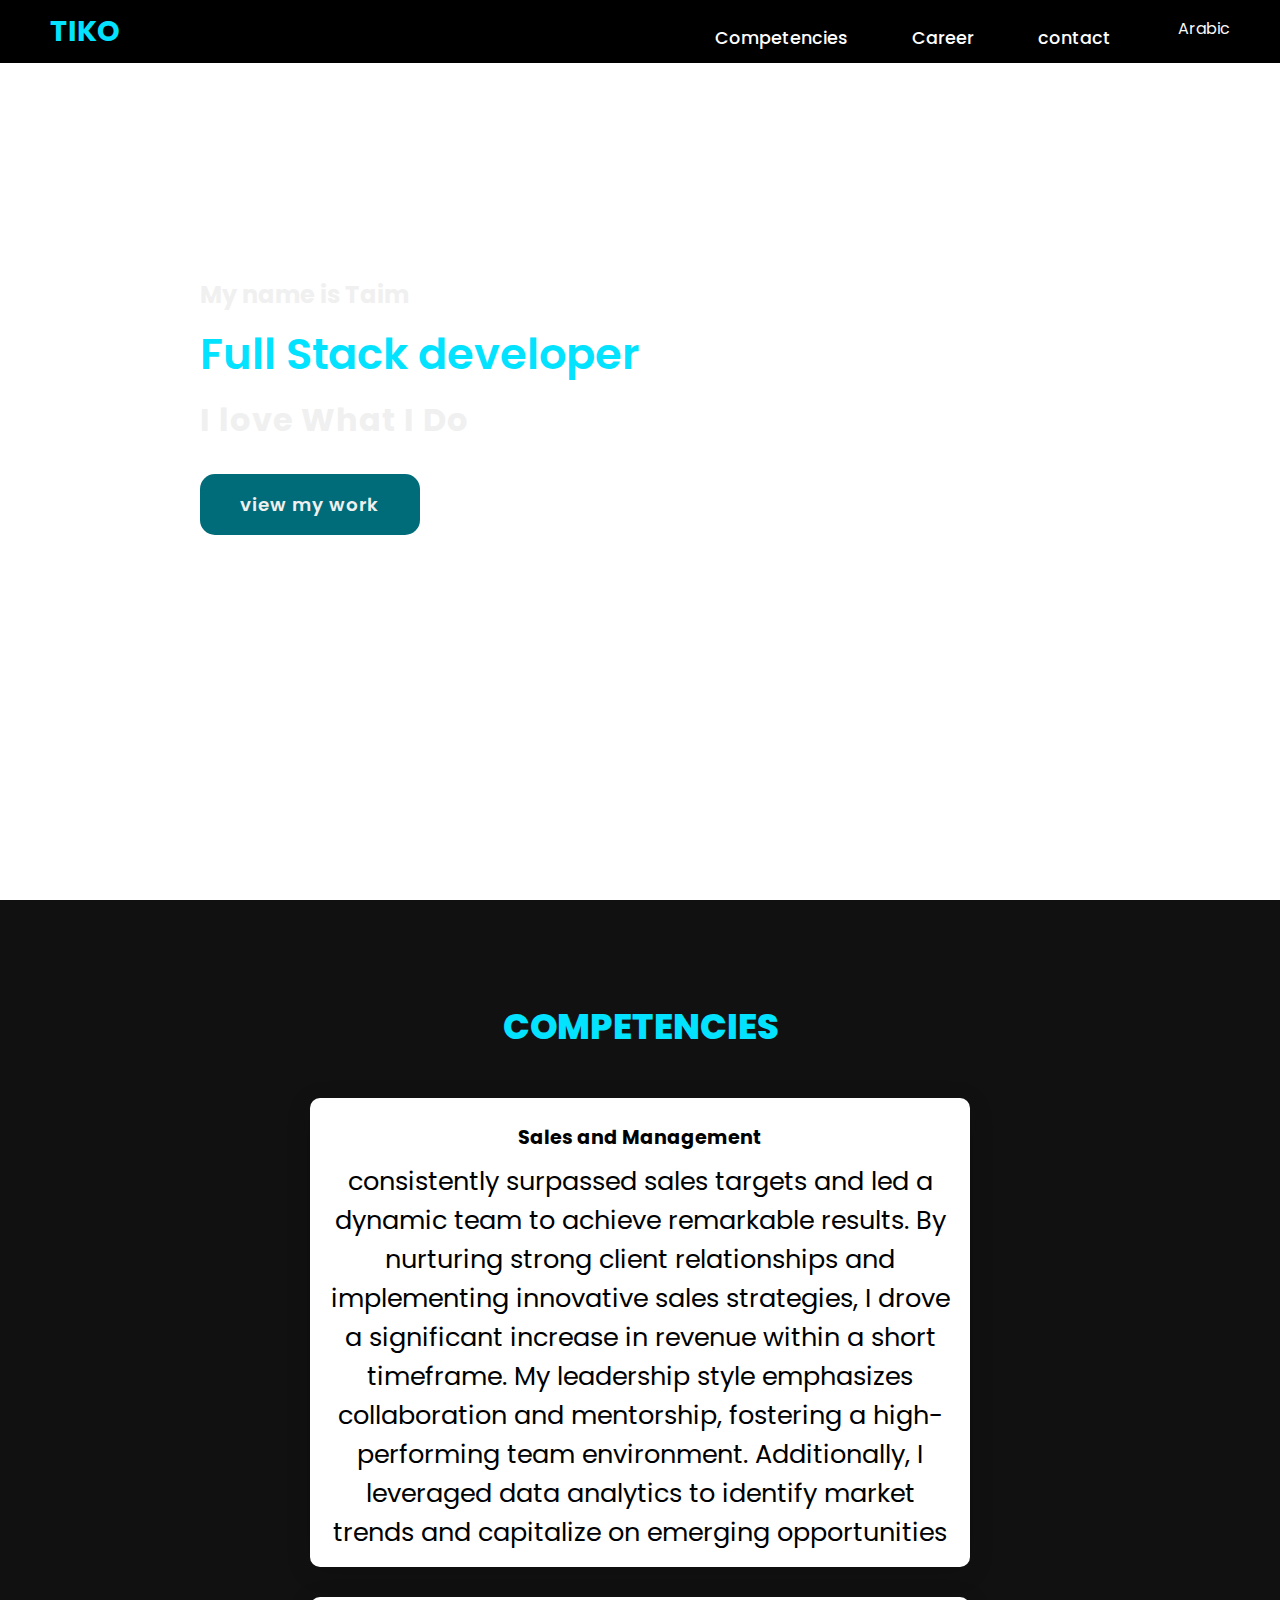
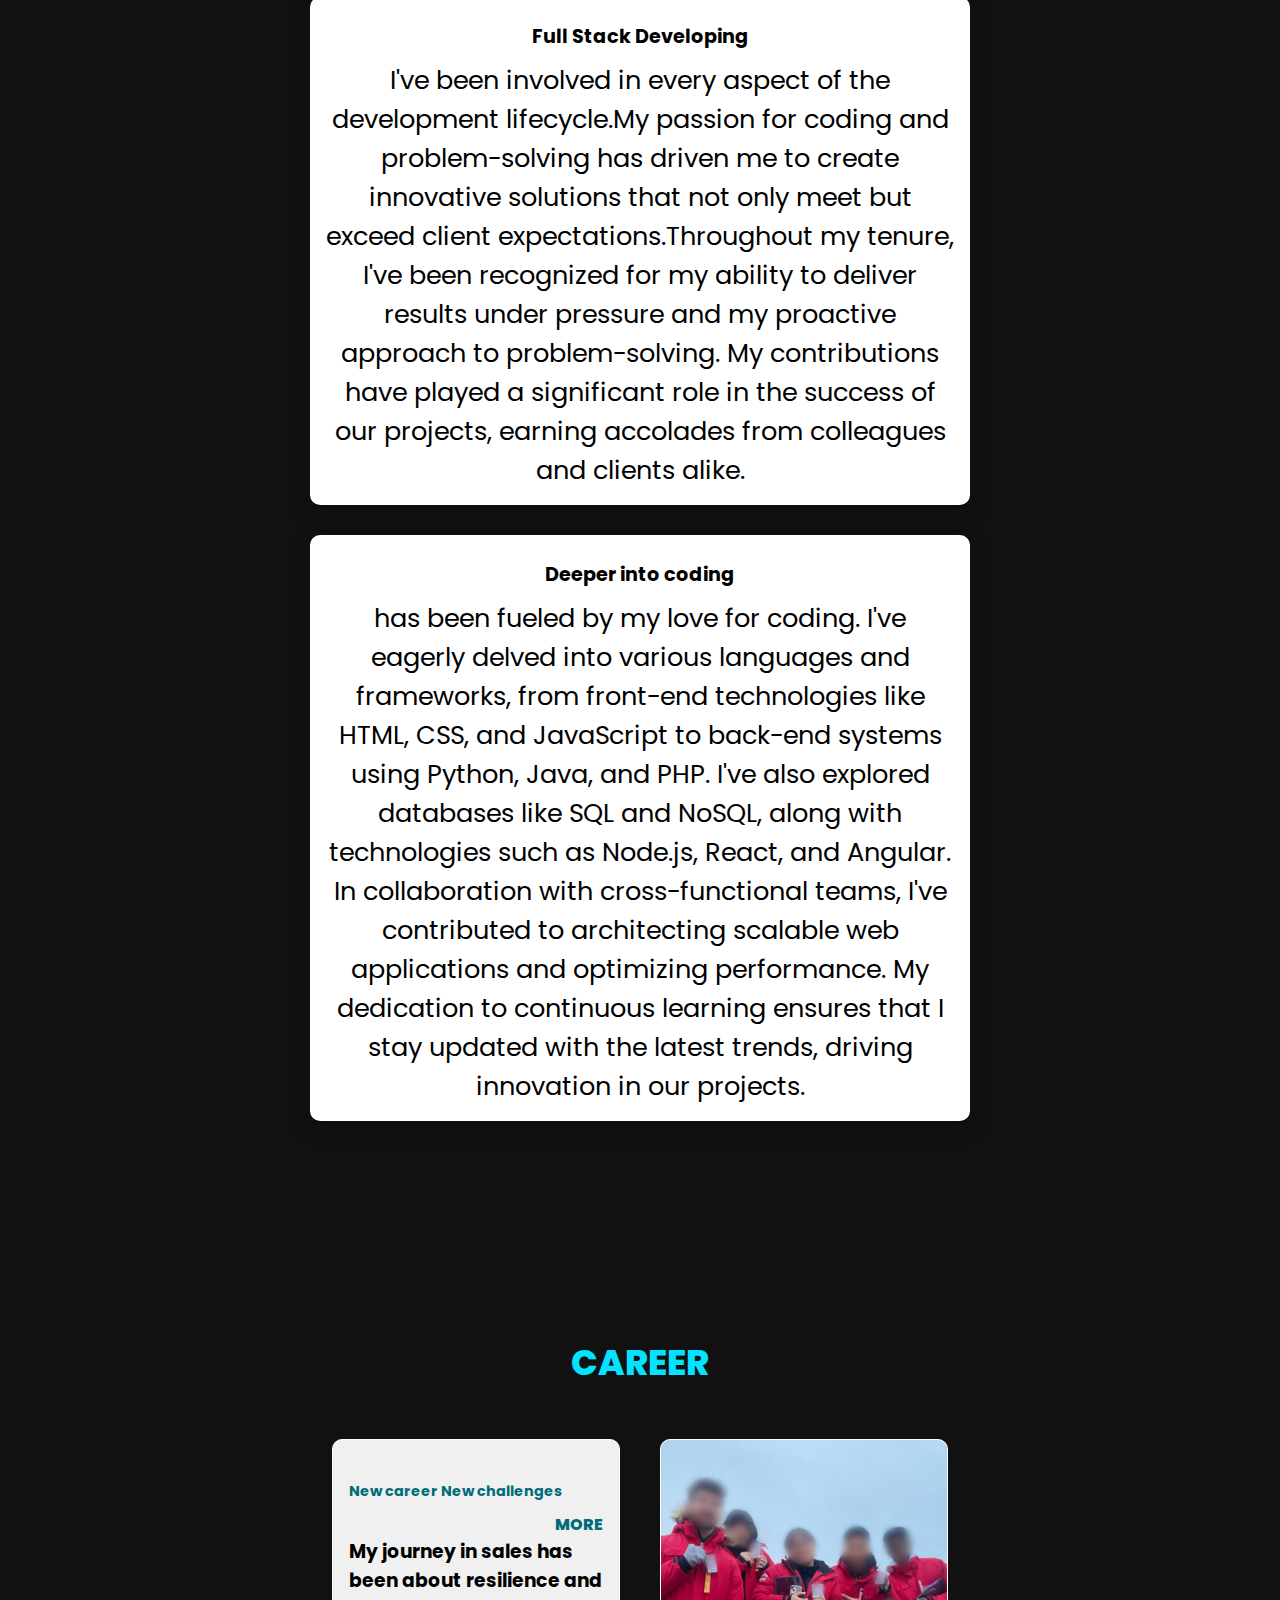
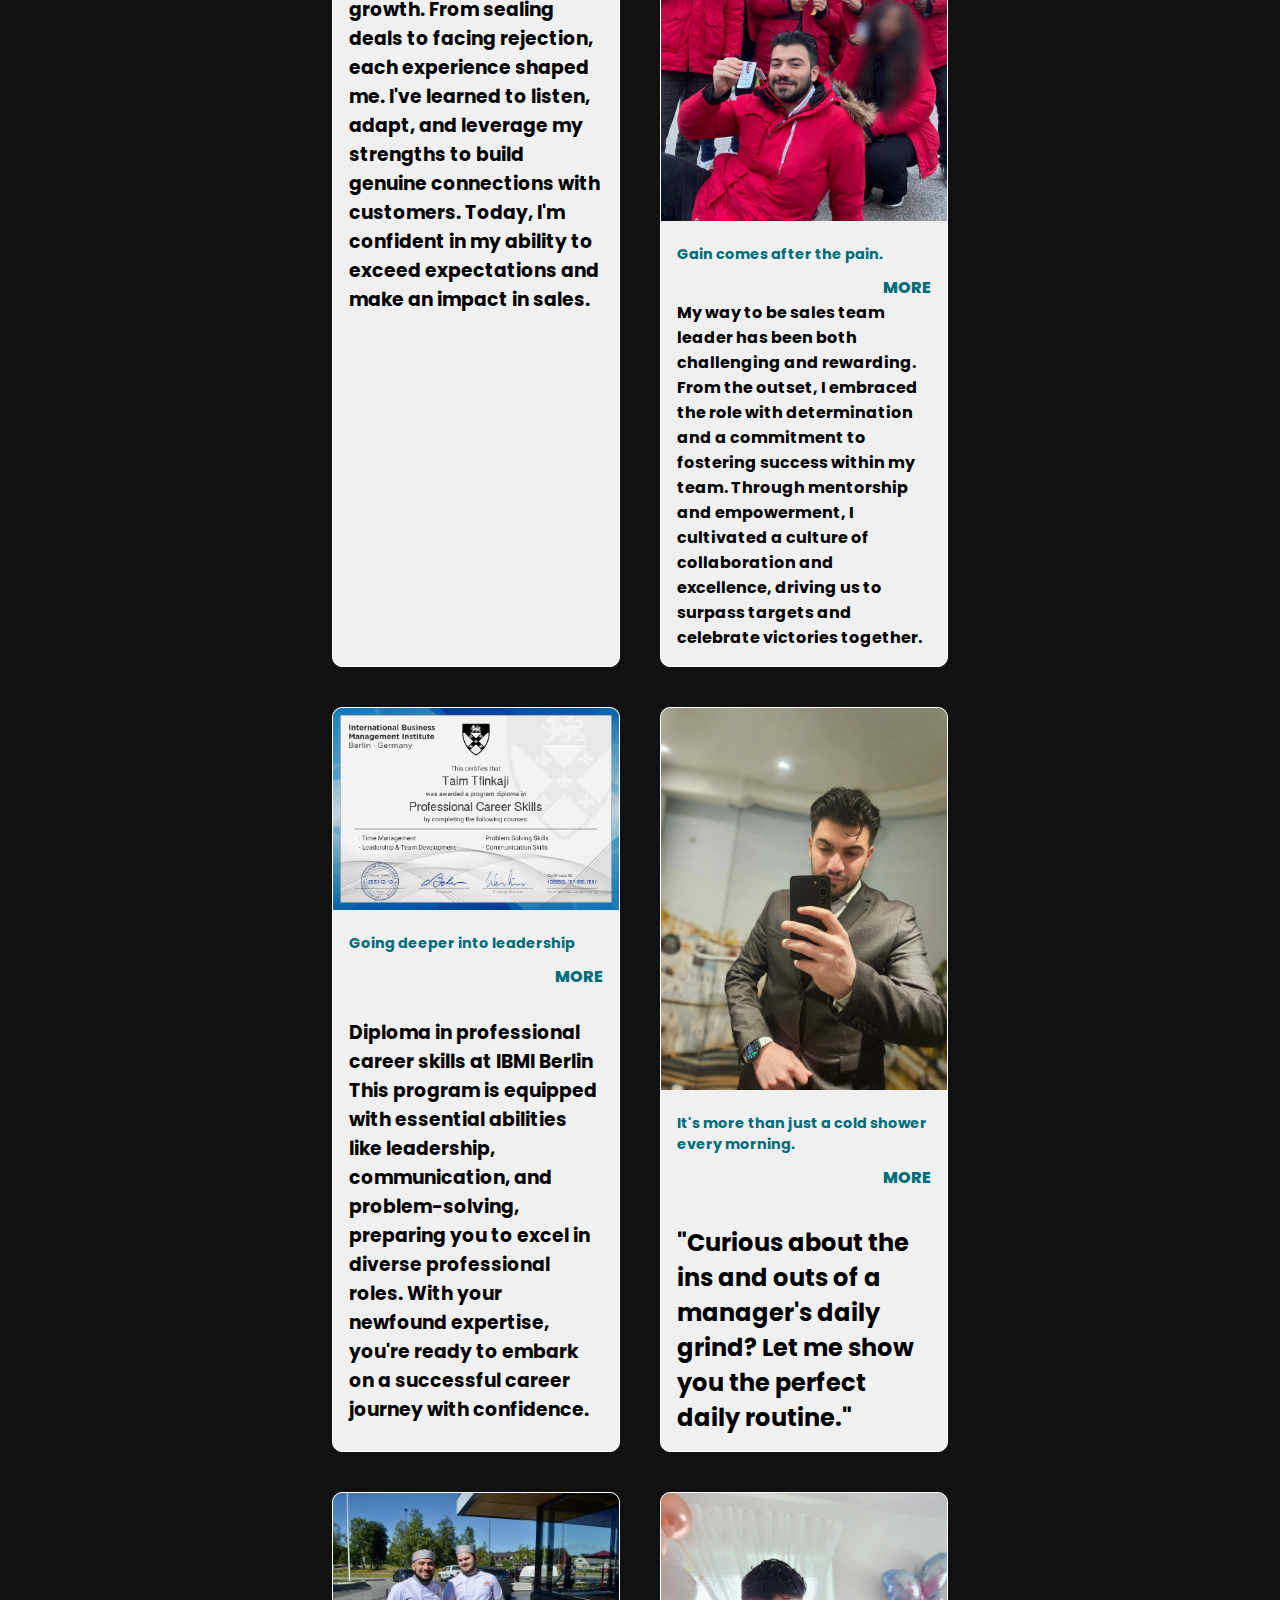
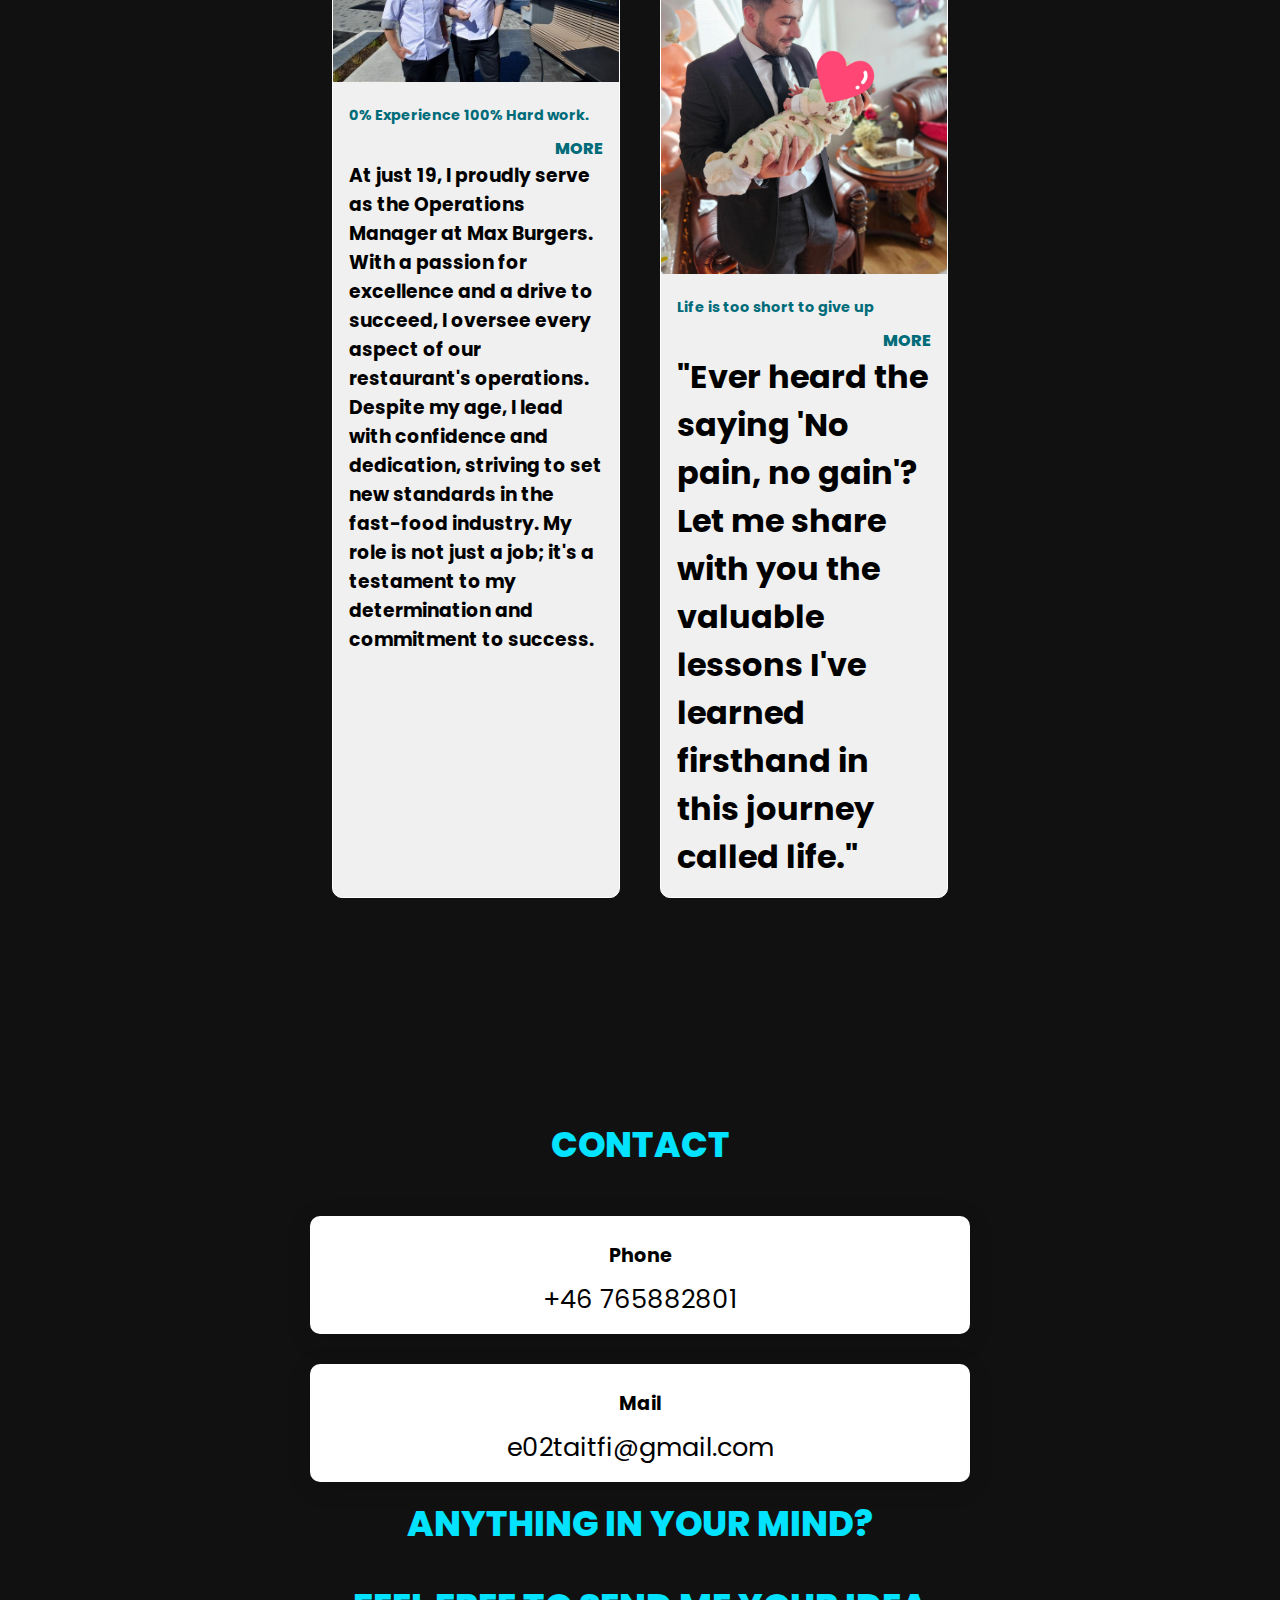
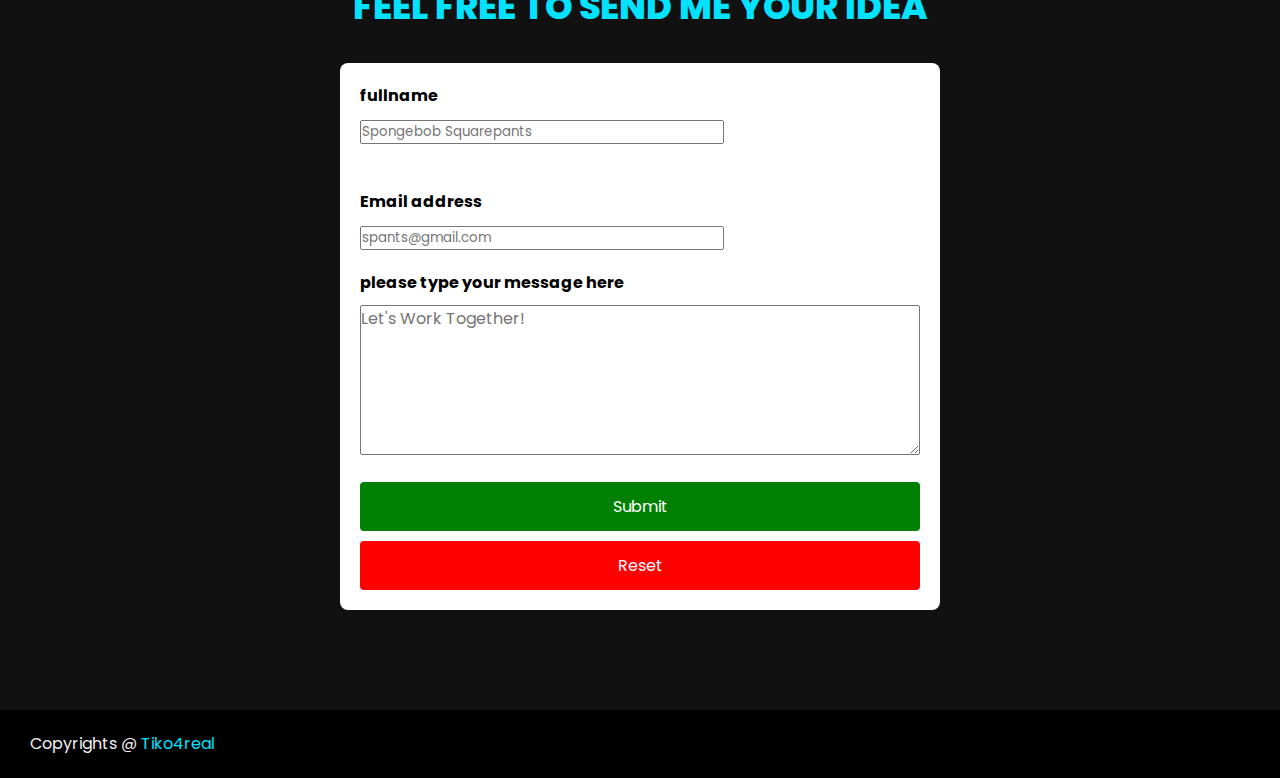
==== index-ar.html @ 37743aad "Style lang menu, changed flags." ====
<!DOCTYPE html>
<html lang="en">

<head>
    <meta charset="UTF-8">
    <meta name="viewport" content="width=device-width, initial-scale=1.0">
    <meta name="keywords"
        content="Taim, Taim Tfinkaji,Tiko,Tiko Escobar,Tiko4real,tiko4real,taim,Taim.pro,taim xd,TIKO EL ESCOBAR">
    <meta name="author" content="Taim Tfinkaji">
    <link rel="preconnect" href="https://fonts.googleapis.com">
    <link rel="preconnect" href="https://fonts.gstatic.com" crossorigin>
    <link
        href="https://fonts.googleapis.com/css2?family=Poppins:ital,wght@0,100;0,200;0,300;0,400;0,500;0,600;0,700;0,800;0,900;1,100;1,200;1,300;1,400;1,500;1,600;1,700;1,800;1,900&display=swap"
        rel="stylesheet">
    <link rel="stylesheet" href="assets/css/style.css">
    <link rel="stylesheet" href="https://cdnjs.cloudflare.com/ajax/libs/font-awesome/6.5.2/css/all.min.css"
        integrity="sha512-SnH5WK+bZxgPHs44uWIX+LLJAJ9/2PkPKZ5QiAj6Ta86w+fsb2TkcmfRyVX3pBnMFcV7oQPJkl9QevSCWr3W6A=="
        crossorigin="anonymous" referrerpolicy="no-referrer" />
</head>

<body>
    <header>
        <a href="#" class="logo">Tiko</a>
        <nav class="navigation">
            <a href="#Services">Competencies</a>
            <a href="#projects">Career</a>
            <a href="#content">contact</a>

            <div class="lang-menu">
                <div class="selected-lang">
                    Arabic
                </div>
                <ul>
                    <li><a href="index-ar.html" id="ar">Arabic</a></li>
                    <li><a href="index.html" id="en">English</a></li>
                    <li><a href="index-sv.html" id="sv">Swedish</a></li>
                    <li><a href="index-fr.html" id="fr">French</a></li>
                    <li><a href="index-es.html" id="es">Spanish</a></li>
                </ul>
            </div>
        </nav>
    </header>

    <section class="main">
        <div>
            <h2>My name is Taim <br><span>Full Stack developer</span></h2>
            <h3>I love What I Do</h3>
            <a href="#projects" class="main-btn">view my work</a>
            <div class="social-icons">
                <a href="https://www.linkedin.com/in/taim-tfinkaji-8bbaa5227/"><i class="fa-brands fa-linkedin"></i></a>
                <a href="https://github.com/Tiko4real"><i class="fa-brands fa-square-github"></i></a>
                <a href="https://www.instagram.com/tiko4real/"><i class="fa-brands fa-instagram"></i></a>
            </div>
    </section>

    <section class="cards" id="Services">
        <h2 class="title">
            Competencies
        </h2>
        <div class="content">
            <div class="card">
                <div class="icon">
                    <i class="fa-solid fa-ranking-star"></i>
                </div>
                <div class="info">
                    <h3>Sales and Management</h3>
                    <p>consistently surpassed sales targets and led a dynamic team to achieve remarkable results. By
                        nurturing strong client relationships and implementing innovative sales strategies, I drove a
                        significant increase in revenue within a short timeframe. My leadership style emphasizes
                        collaboration and mentorship, fostering a high-performing team environment. Additionally, I
                        leveraged data analytics to identify market trends and capitalize on emerging opportunities</p>
                </div>
            </div>
            <div class="card">
                <div class="icon">
                    <i class="fa-solid fa-code"></i>
                </div>
                <div class="info">
                    <h3>Full Stack Developing</h3>
                    <p> I've been involved in every aspect of the development lifecycle.My passion for coding and
                        problem-solving has driven me to create innovative solutions that not only meet but exceed
                        client expectations.Throughout my tenure, I've been recognized for my ability to deliver results
                        under pressure and my proactive approach to problem-solving. My contributions have played a
                        significant role in the success of our projects, earning accolades from colleagues and clients
                        alike.</p>


                </div>
            </div>
            <div class="card">
                <div class="icon">
                    <i class="fa-solid fa-terminal"></i>
                </div>
                <div class="info">
                    <h3>Deeper into coding</h3>
                    <p> has been fueled by my love for coding. I've eagerly delved into various languages and
                        frameworks, from front-end technologies like HTML, CSS, and JavaScript to back-end systems using
                        Python, Java, and PHP. I've also explored databases like SQL and NoSQL, along with technologies
                        such as Node.js, React, and Angular.

                        In collaboration with cross-functional teams, I've contributed to architecting scalable web
                        applications and optimizing performance. My dedication to continuous learning ensures that I
                        stay updated with the latest trends, driving innovation in our projects.</p>
                </div>
            </div>
        </div>

    </section>
    <section class="projects" id="projects">
        <h2 class="title">Career</h2>
        <div class="content">
            <div class="projects-card">
                <div class="projects-img">
                    <img src="" alt="">
                </div>
                <div class="project-info">
                    <p class="project-category"><strong>New career New challenges</strong></p>
                    <strong class="project-title">
                        <span>
                        </span>
                        <a href="https://drive.google.com/file/d/10OanYnJgiCzY_pfavtHdUj28AwKkujs1/view?usp=sharing"
                            class="more-details">More</a>
                    </strong>
                    <h3>My journey in sales has been about resilience and growth. From sealing deals to facing
                        rejection, each experience shaped me. I've learned to listen, adapt, and leverage my strengths
                        to build genuine connections with customers. Today, I'm confident in my ability to exceed
                        expectations and make an impact in sales.</h3>
                </div>
            </div>
            <div class="projects-card">
                <div class="projects-img">
                    <img src="images/work2.png" alt="">
                </div>
                <div class="project-info">
                    <p class="project-category"><strong>Gain comes after the pain.</strong></p>
                    <strong class="project-title">
                        <span>
                        </span>
                        <a href="https://drive.google.com/file/d/1gToyrG5zvx2lFEEq3hx8eDIXIQJni7fZ/view?usp=sharing"
                            class="more-details">More</a>
                    </strong>
                    <h4>My way to be sales team leader has been both challenging and rewarding. From the outset, I
                        embraced the role with determination and a commitment to fostering success within my team.
                        Through mentorship and empowerment, I cultivated a culture of collaboration and excellence,
                        driving us to surpass targets and celebrate victories together.</h4>
                </div>
            </div>
            <div class="projects-card work3">
                <div class="projects-img">
                    <img src="images/work3.png" alt="">
                </div>
                <div class="project-info">
                    <p class="project-category"><strong>Going deeper into leadership</strong></p>
                    <strong class="project-title">
                        <span>
                        </span>
                        <a href="https://drive.google.com/drive/folders/1OCbxdskgWB_A5LrFsI8_pDNbXbkn-bJ9?usp=sharing"
                            class="more-details">More</a>
                    </strong>
                    <h3><br>Diploma in professional career skills at IBMI Berlin This program is equipped with essential
                        abilities like leadership, communication, and problem-solving, preparing you to excel in diverse
                        professional roles. With your newfound expertise, you're ready to embark on a successful career
                        journey with confidence.</h3>
                </div>
            </div>
            <div class="projects-card">
                <div class="projects-img">
                    <img src="images/work4.jpg">
                </div>
                <div class="project-info">
                    <p class="project-category"><strong>It's more than just a cold shower every morning.</strong></p>
                    <strong class="project-title">
                        <span>
                        </span>
                        <a href="https://drive.google.com/file/d/1-gg3aRTP0q8ky70SEpl7KQYXMFwiqTOz/view"
                            class="more-details">More</a>
                    </strong>
                    <h2><br>"Curious about the ins and outs of a manager's daily grind? Let me show you the perfect
                        daily routine."</h2>
                </div>
            </div>
            <div class="projects-card">
                <div class="projects-img">
                    <img src="images/work5.jpeg">
                </div>
                <div class="project-info">
                    <p class="project-category"> <strong> 0% Experience 100% Hard work.</strong></p>
                    <strong class="project-title">
                        <span>

                        </span>
                        <a href="https://drive.google.com/file/d/1jXPeG4wxp67ehDda86Rfao_l0LZgI1Fl/view?usp=sharing"
                            class="more-details">More</a>
                    </strong>
                    <h3>At just 19, I proudly serve as the Operations Manager at Max Burgers. With a passion for
                        excellence and a drive to succeed, I oversee every aspect of our restaurant's operations.
                        Despite my age, I lead with confidence and dedication, striving to set new standards in the
                        fast-food industry. My role is not just a job; it's a testament to my determination and
                        commitment to success.</h3>
                </div>
            </div>
            <div class="projects-card">
                <div class="projects-img">
                    <img src="images/work6.jpg">
                </div>
                <div class="project-info">
                    <p class="project-category"><strong>Life is too short to give up</strong></p>
                    <strong class="project-title">
                        <span>

                        </span>
                        <a href="https://drive.google.com/file/d/15O10tv84td_C3VNRObpOgS7EnoW03E5r/view?usp=sharing"
                            class="more-details">More</a>
                    </strong>
                    <h1>
                        "Ever heard the saying 'No pain, no gain'? Let me share with you the valuable lessons I've
                        learned firsthand in this journey called life."</h1>
                </div>
            </div>
        </div>
        </div>
    </section>
    <section class="cards-contacts" id="content">
        <h2 class="title">contact</h2>
        <div class="content">
            <div class="card">
                <div class="icon">
                    <i class="fa-solid fa-square-phone"></i>
                </div>
                <div class="info">
                    <h3>Phone</h3>
                    <p>+46 765882801</p>
                </div>
            </div>
            <div class="card">
                <div class="icon">
                    <i class="fa-solid fa-envelope"></i>
                </div>
                <div class="info">
                    <h3>Mail</h3>
                    <p>e02taitfi@gmail.com</p>
                </div>
            </div>
        </div>
        <h2 class="title">Anything in Your Mind?</h2>
        <p class="title">Feel free to send me your idea</p>
        <form action="" method="post">
            <div class="form-group">
                <label for="fullname">fullname</label>
                <input type="text" placeholder="Spongebob Squarepants" name="fullname" id="fullname" required>
            </div>
            <br>
            <div class="form-group">
                <label for="email">Email address</label>
                <input type="email" placeholder="spants@gmail.com" name="email" id="email" required>
            </div>
            <div class="form-group">
                <label for="message">please type your message here</label>
                <textarea placeholder="Let's Work Together!" name="message" id="message" required></textarea>
            </div>
            <button type="submit" id="submit">Submit</button>
            <button type="reset" id="reset">Reset</button>
        </form>
    </section>
    <footer class="footer">
        <p>Copyrights @ <span> Tiko4real</span></p>
        <div class="social-icons">
            <a href="https://www.linkedin.com/in/taim-tfinkaji-8bbaa5227/"><i class="fa-brands fa-linkedin"></i></a>
            <a href="https://github.com/Tiko4real"><i class="fa-brands fa-square-github"></i></a>
            <a href="https://www.instagram.com/tiko4real/"><i class="fa-brands fa-instagram"></i></a>

        </div>
    </footer>
</body>

</html>
---- assets/css/style.css ----
* {
    font-family: "poppins", sans-serif;
    margin: 0;
    padding: 0;
    box-sizing: border-box;
    scroll-behavior: smooth;

}

header {
    background-color: #000000;
    width: 100%;
    position: fixed;
    z-index: 999;
    display: flex;
    justify-content: space-between;
    align-items: center;
    padding: 10px 50px;
}

.logo {
    text-decoration: none;
    color: #03e2ff;
    text-transform: uppercase;
    font-weight: 700;
    font-size: 1.8em;
}

.navigation a {
    color: #ffffff;
    text-decoration: none;
    font-size: 1.1em;
    font-weight: 500;
    padding-left: 30px;
    margin: 15px;
}

.navigation a:hover {
    color: #03e2ff;
}

section {
    padding: 100px 200px;
    background-color: #111111;
}

.main {
    width: 100%;
    min-height: 100vh;
    display: flex;
    align-items: center;
    background: url(file:///C:/Users/oppar/Desktop/FIRST%20PROJECT/images/dark-background.png);
    background-size: cover;
    background-position: center;
    background-attachment: fixed;
    color: #f0f0f0;
}

.main h2 {
    font-size: 1.5em;
}

.main h2 span {
    display: inline-block;
    margin-top: 10px;
    color: #03e2ff;
    font-size: 1.8em;
    font-weight: 600;
}

.main h3 {
    font-size: 2em;
    font-weight: 700;
    letter-spacing: 1px;
    margin-top: 10px;
    margin-bottom: 30px;
}

.main-btn {
    color: #f0f0f0;
    background-color: #006c7a;
    text-decoration: none;
    font-size: 1.15em;
    font-weight: 600;
    display: inline-block;
    padding: 0.9375em 2.1875em;
    letter-spacing: 1px;
    border-radius: 15px;
    margin-bottom: 40px;
    transition: 0.6s ease;
}

.main-btn:hover {
    background-color: #03e2ff;
    color: rgb(16, 16, 16);
    transform: scale(1.1);
}

.social-icons a {
    color: #f0f0f0;
    font-size: 2em;
    padding-right: 60px;
}

.title {
    display: flex;
    justify-content: center;
    color: #03e2ff;
    font-size: 2.2em;
    font-weight: 800;
    margin-bottom: 30px;
    text-transform: uppercase;
}

.content {
    display: flex;
    justify-content: center;
    flex-direction: row;
    flex-wrap: wrap;
}

.card {
    background-color: #fff;
    width: 75%;
    box-shadow: 0 5px 25px rgba(1, 1, 1, 0.15);
    margin: 15px;
    border-radius: 10px;
    padding: 15px;
    margin: 15px;
    transition: 0.6s ease;
}

.card:hover {
    transform: scale(1.1);
}

.icon {
    color: #006c7a;
    font-size: 8em;
    text-align: center;
}

.info {
    text-align: center;
}

.info h3 {
    color: #03e2ff;
    font-size: 1.2em;
    font-weight: 700;
    margin: 10px;
}

.projects {
    background-color: #111111;
}

.projects .content {
    margin-top: 30px;
}

.projects-card {
    background-color: #f0f0f0;
    border: 1.5px solid white;
    min-height: 14em;
    width: 18em;
    overflow: hidden;
    border-radius: 10px;
    margin: 20px;
    transition: 0.6s ease;
}

.projects-card:hover {
    transform: scale(1.1);
}

.projects-card:hover .projects-img {
    opacity: 0.9;
}

.projects-img img {
    width: 100%;
}

.project-info {
    padding: 1em;
}

.project-category {
    font-size: 0.9em;
    color: #006c7a;

}

.project-title {
    display: flex;
    justify-content: space-between;
    text-transform: uppercase;
    font-weight: 800;
    margin-top: 10px;
}

.more-details {

    text-decoration: none;
    color: #006c7a;
}

.more-details:hover {
    color: #03e2ff;
}

.content .icon {
    font-size: 4.5em;
}

.content .info h3 {
    color: #000000;

}

.content .info p {
    font-size: 1.6em;
}

.footer {
    background-color: #000000;
    display: flex;
    justify-content: space-between;
    align-items: center;
    padding: 10px 30px;
}

.footer p {
    color: #f0f0f0;
}

.footer p span {
    color: #03e2ff;
}

@media (max-width:1023px) {
    header {
        padding: 12px 20px;
    }

    .navigation {
        flex-direction: column;
    }

    .navigation a {
        padding: 7px 0
    }

    .title {
        font-size: 1.6em;
    }

    section {
        padding: 20px 13px;
    }

    .main h2 {
        font-size: 1em;
    }

    .main h3 {
        font-size: 1.4em;
    }

    .main-btn {
        font-size: 0.9em;
    }

    .content {
        flex-direction: column;
        align-items: center;
    }

    .social-icons a {
        padding-right: 25px;
    }

}



@media (max-width: 100%) {
    body {
        font-size: 12px;
    }

    .main h2 {
        font-size: 0.8em;
    }

    .main h3 {
        font-size: 1.3em;
    }
}

@media (max-width:90%) {
    body {
        font-size: 10px;
    }
}

form {
    background-color: #fff;
    padding: 20px;
    border-radius: 8px;
    width: 100%;
    max-width: 600px;
    box-sizing: border-box;
    margin: 0 auto;
}

.form-group {
    margin-bottom: 20px;
}

label {
    display: block;
    margin-bottom: 10px;
    font-weight: bold;
}

input[type="text"],
input[type="email"] {
    width: 65%;
}

textarea {
    height: 150px;
    width: 100%;
    resize: vertical;
    font-size: 16px;
}

#submit {
    background-color: green;
    color: #fff;
    padding: 12px 20px;
    border: none;
    border-radius: 4px;
    cursor: pointer;
    font-size: 16px;
    width: 100%;
    margin-bottom: 10px;
}

#reset {
    background-color: red;
    color: #fff;
    padding: 12px 20px;
    border: none;
    border-radius: 4px;
    cursor: pointer;
    font-size: 16px;
    width: 100%;
}

.lang-menu {
    position: relative;
    display: inline-block;
}

.selected-lang {
    cursor: pointer;
    display: flex;
    justify-content: space-between;
    align-items: center;
    width: 100px;
    color: #f8f8f8;
}

.selected-lang:before {
    content: "";
    display: block;
    width: 32px;
    height: 32px;
    
    background-size: cover;
    margin-right: 10px;
}

.lang-menu ul {
    margin: 0;
    padding: 0;
    background-color: #000000;
    border: 1px dotted #f8f8f8;
    display: none;
    position: absolute;
    top: 100%;
    left: 0;
    width: 140px;
    z-index: 1000;
    list-style-type: none;
}

.lang-menu:hover ul {
    display: block;
}

.lang-menu ul li {
    list-style: none;
    display: flex;
    justify-content: space-between;
}

.lang-menu ul li a {
    width: 140px;
    display: block;
    padding: 5px 10px;
    color: #f8f8f8;
    text-decoration: none;
}

.lang-menu ul li a:before {
    content: "";
    display: inline-block;
    width: 32px;
    height: 32px;
    background-size: cover;
    margin-right: 10px;
}

.lang-menu ul li a:hover {
    background-color: #03e2ff;
    color: #000000;
}

/* Specific flag icons */
.lang-menu ul li a#fr:before {
    background-image: url("https://flagsapi.com/FR/flat/32.png");
}

.lang-menu ul li a#sv:before {
    background-image: url("https://flagsapi.com/SE/flat/32.png");
}

.lang-menu ul li a#ar:before {
    background-image: url("https://flagsapi.com/SA/flat/32.png");
}

.lang-menu ul li a#en:before {
    background-image: url("https://flagsapi.com/IE/flat/32.png");
}

.lang-menu ul li a#es:before {
    background-image: url("https://flagsapi.com/ES/flat/32.png");
}
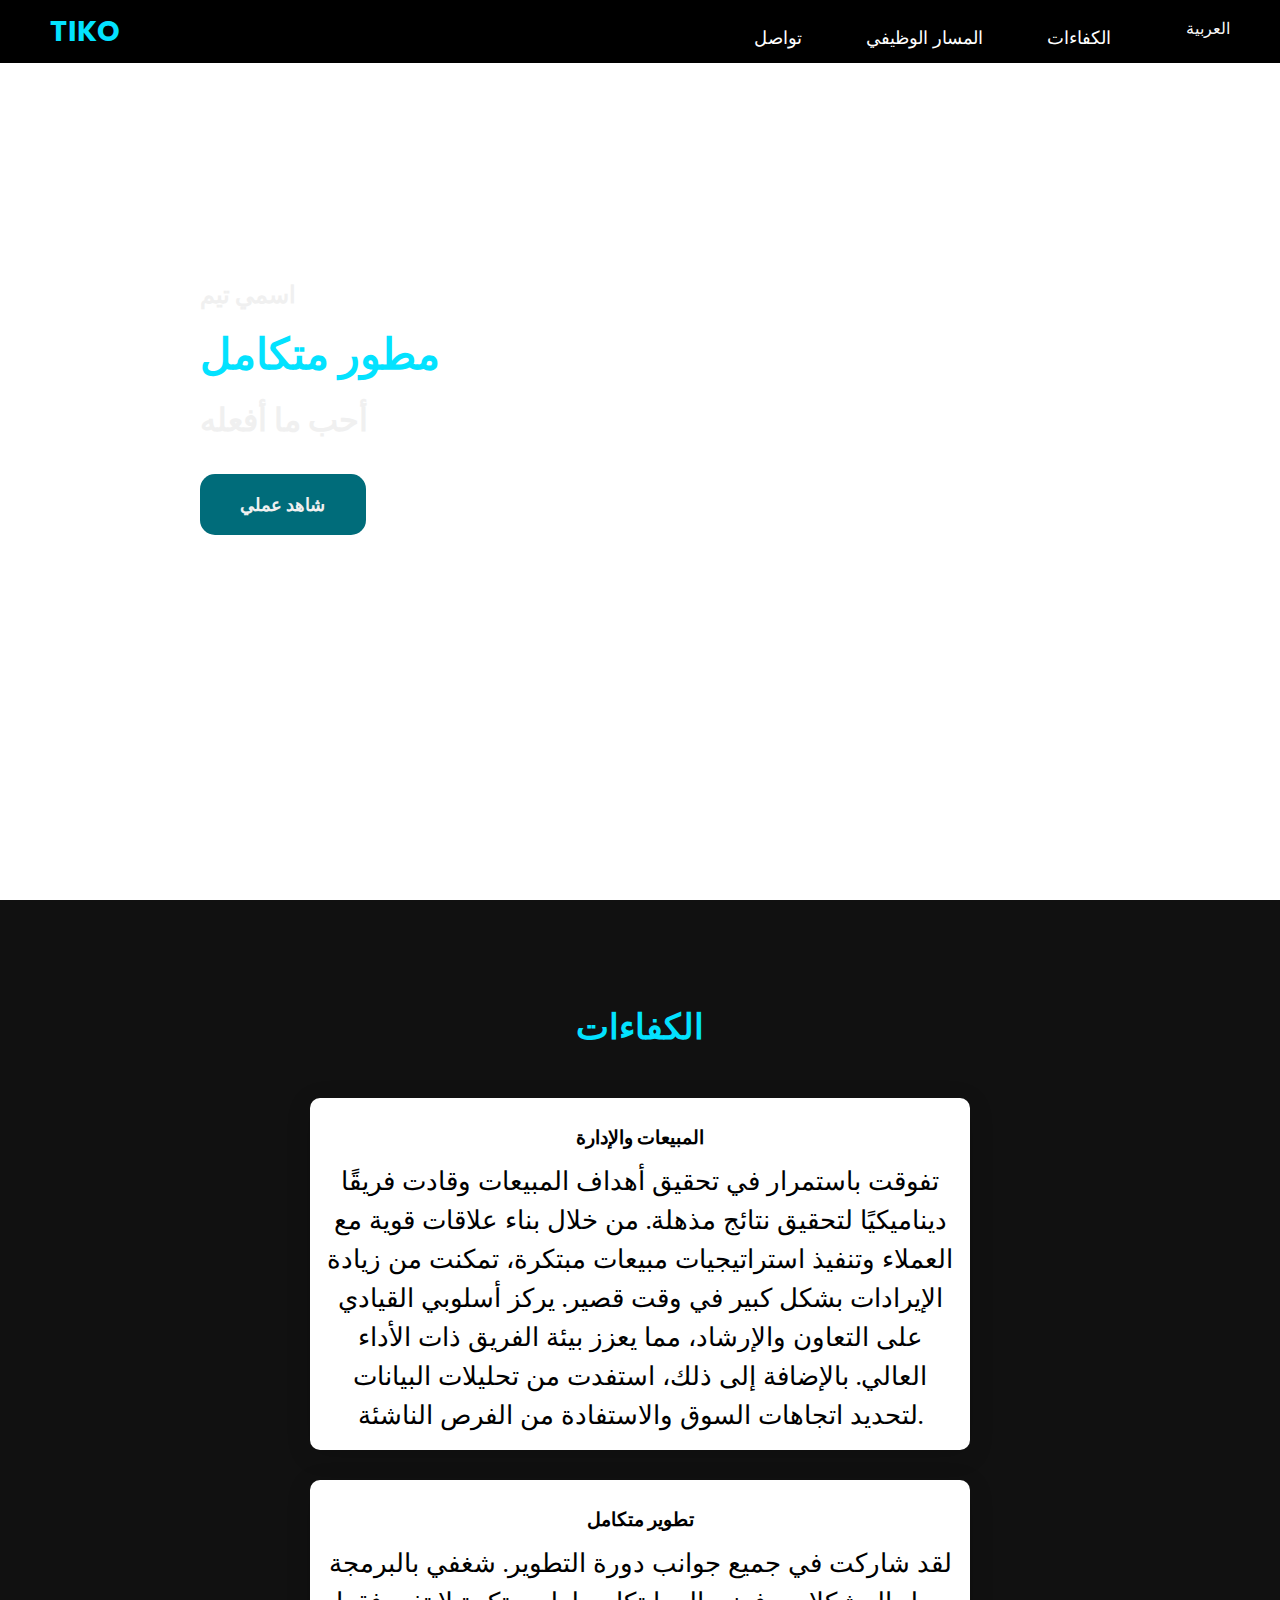
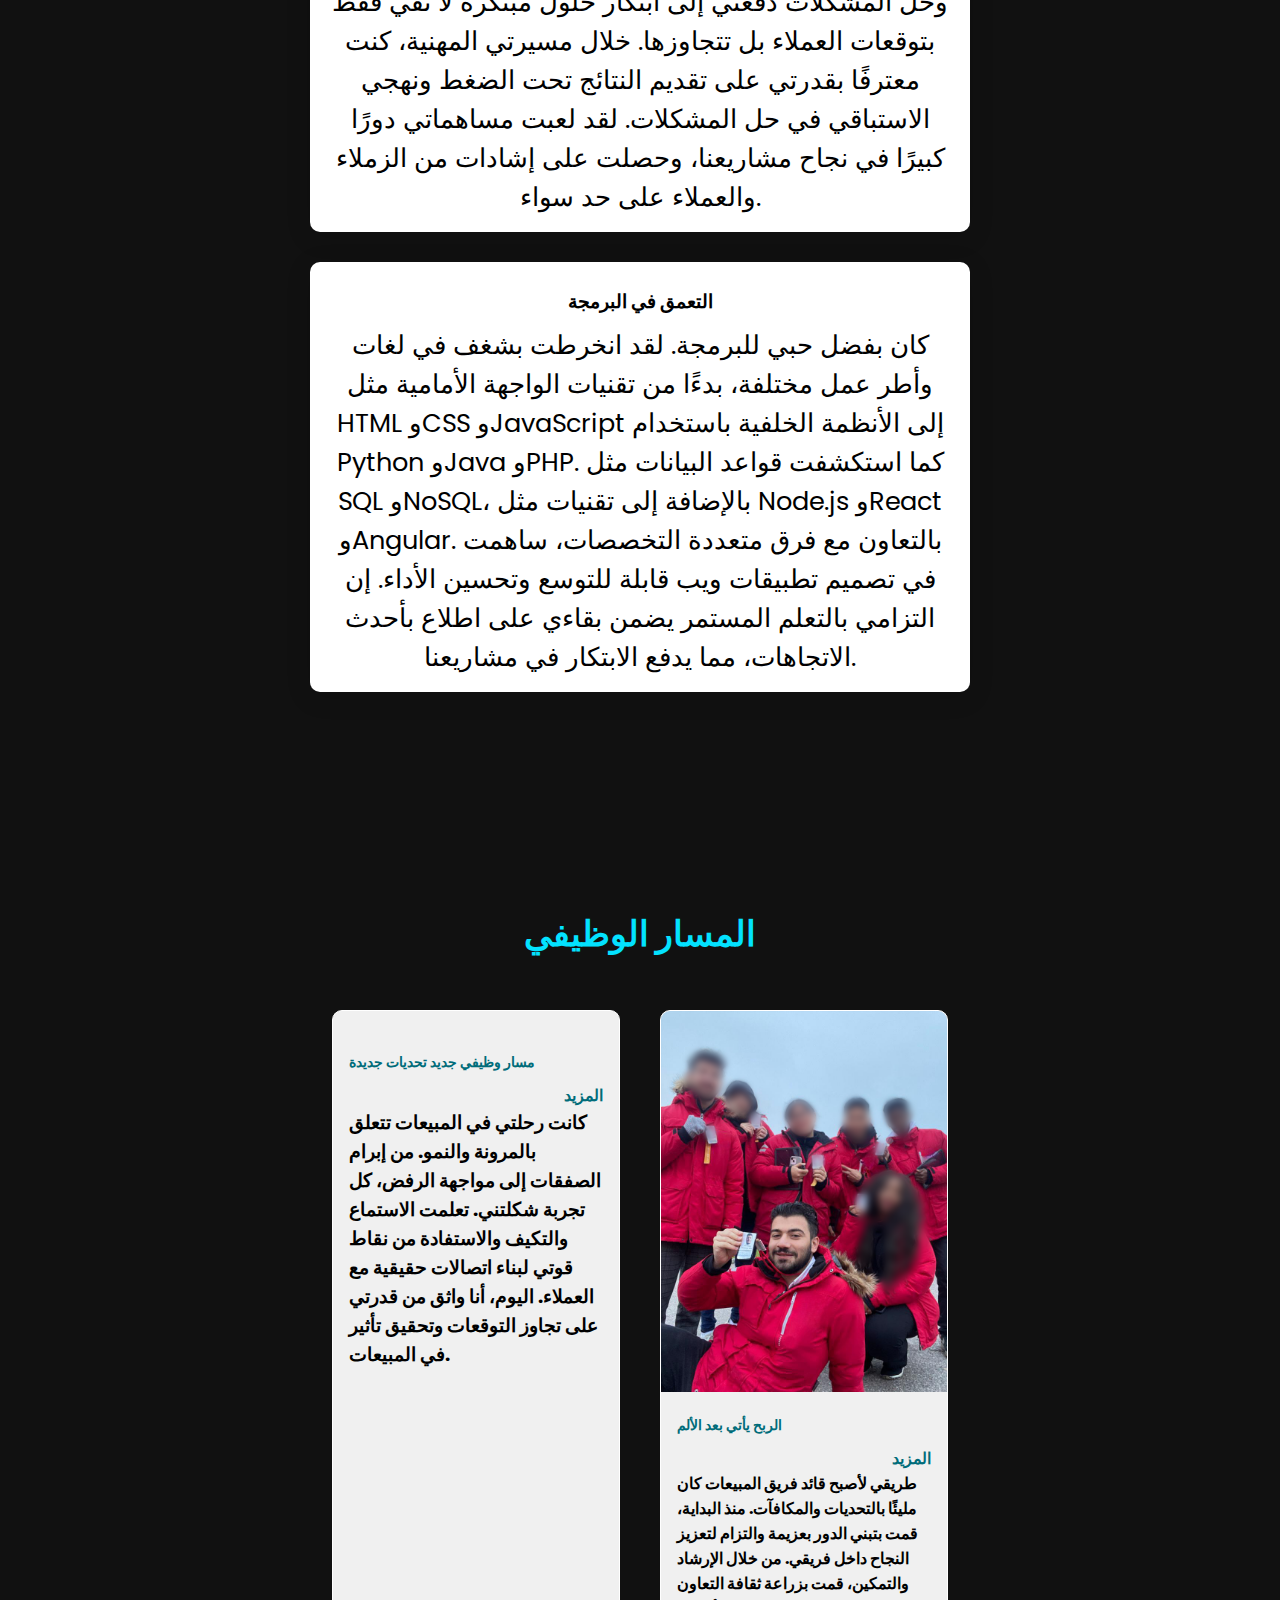
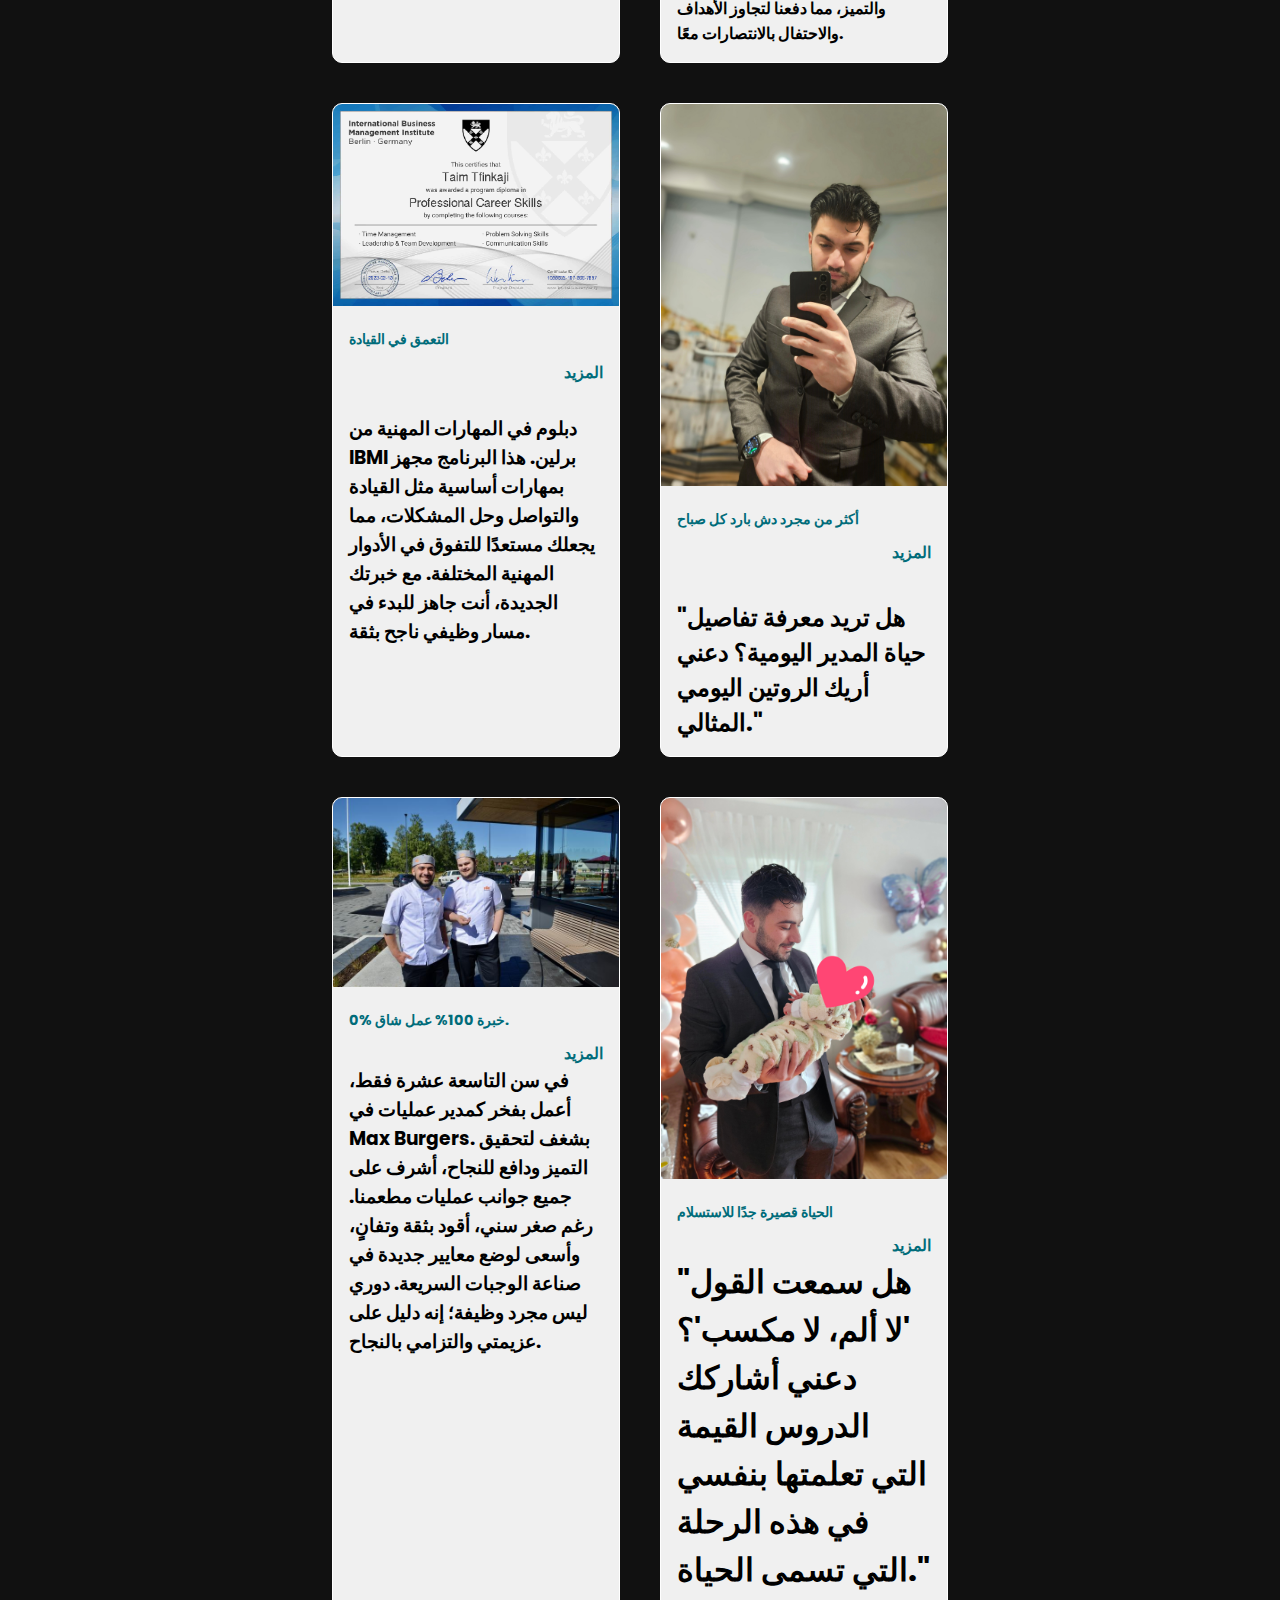
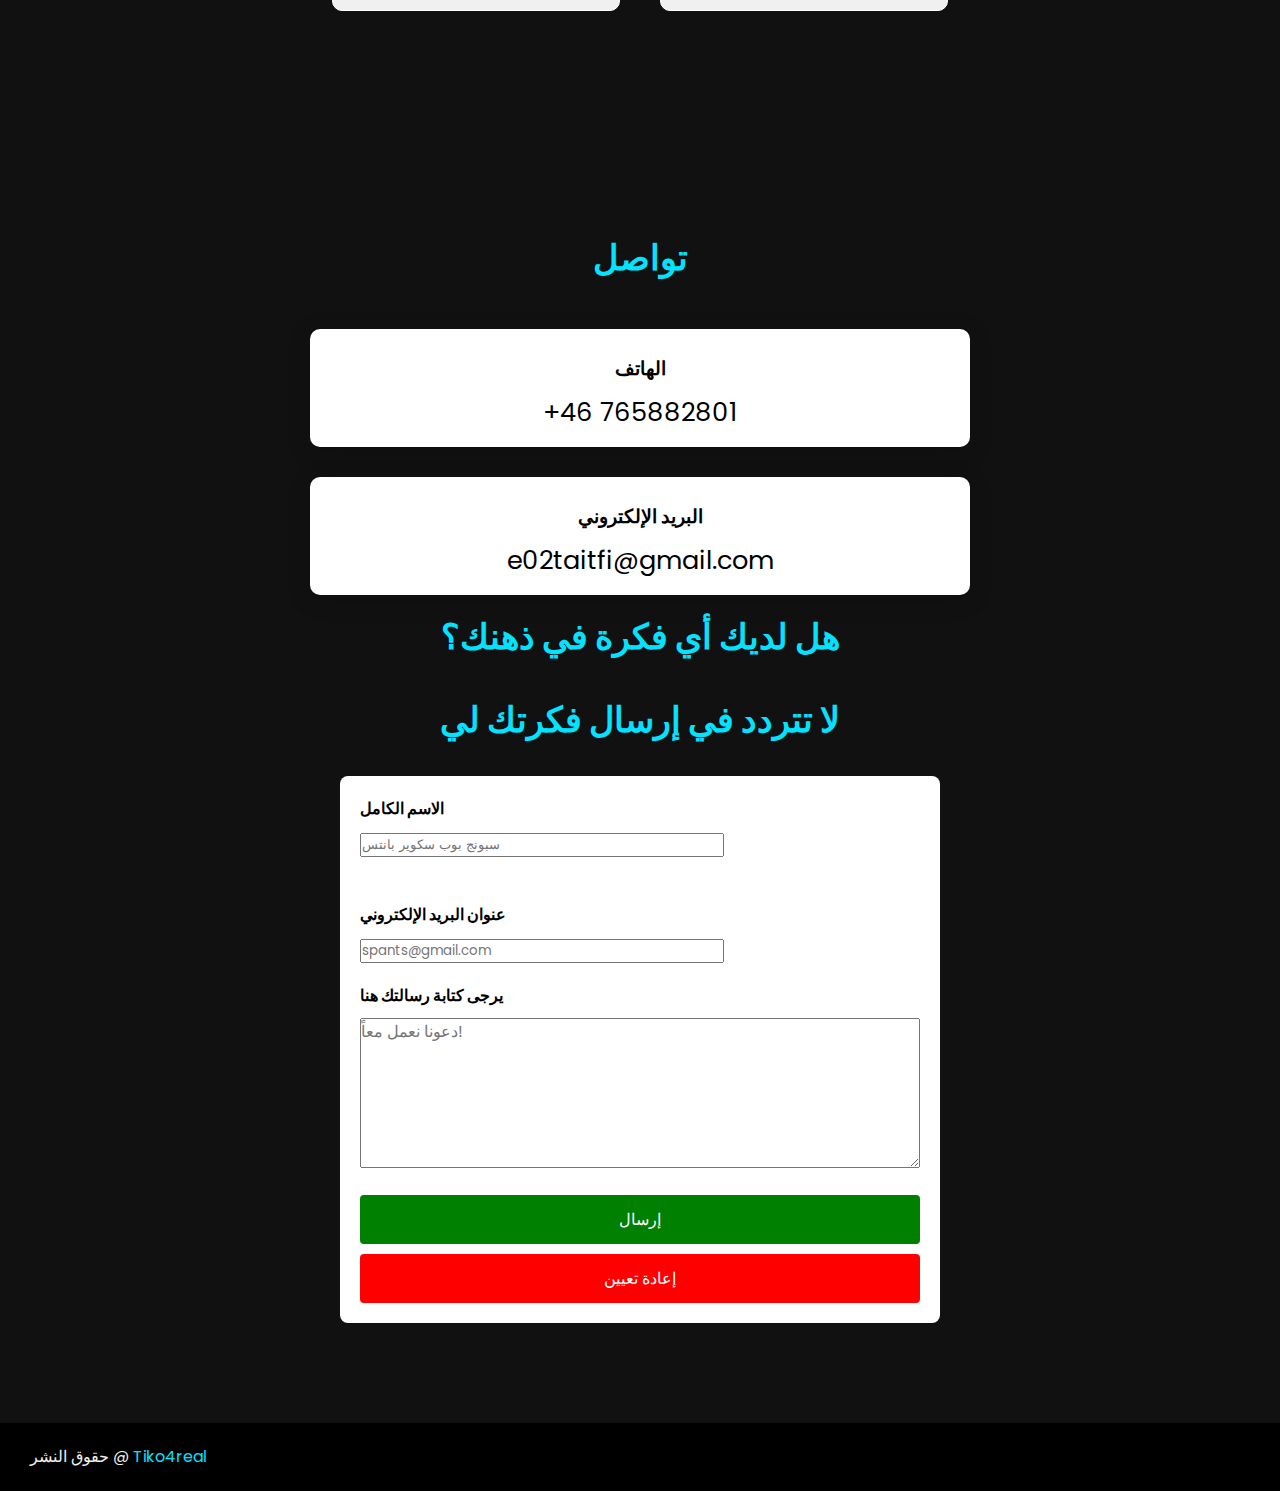
==== commit 9e4f6b33: "Translated index-ar.html" ====
--- a/index-ar.html
+++ b/index-ar.html
@@ -1,5 +1,5 @@
 <!DOCTYPE html>
-<html lang="en">
+<html lang="ar">
 
 <head>
     <meta charset="UTF-8">
@@ -20,22 +20,22 @@
 
 <body>
     <header>
-        <a href="#" class="logo">Tiko</a>
+        <a href="#" class="logo">TIKO</a>
         <nav class="navigation">
-            <a href="#Services">Competencies</a>
-            <a href="#projects">Career</a>
-            <a href="#content">contact</a>
+            <a href="#Services">الكفاءات</a>
+            <a href="#projects">المسار الوظيفي</a>
+            <a href="#content">تواصل</a>
 
             <div class="lang-menu">
                 <div class="selected-lang">
-                    Arabic
+                    العربية
                 </div>
                 <ul>
-                    <li><a href="index-ar.html" id="ar">Arabic</a></li>
-                    <li><a href="index.html" id="en">English</a></li>
-                    <li><a href="index-sv.html" id="sv">Swedish</a></li>
-                    <li><a href="index-fr.html" id="fr">French</a></li>
-                    <li><a href="index-es.html" id="es">Spanish</a></li>
+                    <li><a href="index-ar.html" id="ar">العربية</a></li>
+                    <li><a href="index.html" id="en">الإنجليزية</a></li>
+                    <li><a href="index-sv.html" id="sv">السويدية</a></li>
+                    <li><a href="index-fr.html" id="fr">الفرنسية</a></li>
+                    <li><a href="index-es.html" id="es">الإسبانية</a></li>
                 </ul>
             </div>
         </nav>
@@ -43,9 +43,9 @@
 
     <section class="main">
         <div>
-            <h2>My name is Taim <br><span>Full Stack developer</span></h2>
-            <h3>I love What I Do</h3>
-            <a href="#projects" class="main-btn">view my work</a>
+            <h2>اسمي تيم <br><span>مطور متكامل</span></h2>
+            <h3>أحب ما أفعله</h3>
+            <a href="#projects" class="main-btn">شاهد عملي</a>
             <div class="social-icons">
                 <a href="https://www.linkedin.com/in/taim-tfinkaji-8bbaa5227/"><i class="fa-brands fa-linkedin"></i></a>
                 <a href="https://github.com/Tiko4real"><i class="fa-brands fa-square-github"></i></a>
@@ -55,7 +55,7 @@
 
     <section class="cards" id="Services">
         <h2 class="title">
-            Competencies
+            الكفاءات
         </h2>
         <div class="content">
             <div class="card">
@@ -63,12 +63,12 @@
                     <i class="fa-solid fa-ranking-star"></i>
                 </div>
                 <div class="info">
-                    <h3>Sales and Management</h3>
-                    <p>consistently surpassed sales targets and led a dynamic team to achieve remarkable results. By
-                        nurturing strong client relationships and implementing innovative sales strategies, I drove a
-                        significant increase in revenue within a short timeframe. My leadership style emphasizes
-                        collaboration and mentorship, fostering a high-performing team environment. Additionally, I
-                        leveraged data analytics to identify market trends and capitalize on emerging opportunities</p>
+                    <h3>المبيعات والإدارة</h3>
+                    <p>تفوقت باستمرار في تحقيق أهداف المبيعات وقادت فريقًا ديناميكيًا لتحقيق نتائج مذهلة. من خلال
+                        بناء علاقات قوية مع العملاء وتنفيذ استراتيجيات مبيعات مبتكرة، تمكنت من زيادة الإيرادات بشكل
+                        كبير في وقت قصير. يركز أسلوبي القيادي على التعاون والإرشاد، مما يعزز بيئة الفريق ذات الأداء
+                        العالي. بالإضافة إلى ذلك، استفدت من تحليلات البيانات لتحديد اتجاهات السوق والاستفادة من
+                        الفرص الناشئة.</p>
                 </div>
             </div>
             <div class="card">
@@ -76,15 +76,11 @@
                     <i class="fa-solid fa-code"></i>
                 </div>
                 <div class="info">
-                    <h3>Full Stack Developing</h3>
-                    <p> I've been involved in every aspect of the development lifecycle.My passion for coding and
-                        problem-solving has driven me to create innovative solutions that not only meet but exceed
-                        client expectations.Throughout my tenure, I've been recognized for my ability to deliver results
-                        under pressure and my proactive approach to problem-solving. My contributions have played a
-                        significant role in the success of our projects, earning accolades from colleagues and clients
-                        alike.</p>
-
-
+                    <h3>تطوير متكامل</h3>
+                    <p>لقد شاركت في جميع جوانب دورة التطوير. شغفي بالبرمجة وحل المشكلات دفعني إلى ابتكار حلول
+                        مبتكرة لا تفي فقط بتوقعات العملاء بل تتجاوزها. خلال مسيرتي المهنية، كنت معترفًا بقدرتي على
+                        تقديم النتائج تحت الضغط ونهجي الاستباقي في حل المشكلات. لقد لعبت مساهماتي دورًا كبيرًا في
+                        نجاح مشاريعنا، وحصلت على إشادات من الزملاء والعملاء على حد سواء.</p>
                 </div>
             </div>
             <div class="card">
@@ -92,39 +88,37 @@
                     <i class="fa-solid fa-terminal"></i>
                 </div>
                 <div class="info">
-                    <h3>Deeper into coding</h3>
-                    <p> has been fueled by my love for coding. I've eagerly delved into various languages and
-                        frameworks, from front-end technologies like HTML, CSS, and JavaScript to back-end systems using
-                        Python, Java, and PHP. I've also explored databases like SQL and NoSQL, along with technologies
-                        such as Node.js, React, and Angular.
-
-                        In collaboration with cross-functional teams, I've contributed to architecting scalable web
-                        applications and optimizing performance. My dedication to continuous learning ensures that I
-                        stay updated with the latest trends, driving innovation in our projects.</p>
+                    <h3>التعمق في البرمجة</h3>
+                    <p>كان بفضل حبي للبرمجة. لقد انخرطت بشغف في لغات وأطر عمل مختلفة، بدءًا من تقنيات الواجهة الأمامية
+                        مثل HTML وCSS وJavaScript إلى الأنظمة الخلفية باستخدام Python وJava وPHP. كما استكشفت قواعد
+                        البيانات مثل SQL وNoSQL، بالإضافة إلى تقنيات مثل Node.js وReact وAngular.
+
+                        بالتعاون مع فرق متعددة التخصصات، ساهمت في تصميم تطبيقات ويب قابلة للتوسع وتحسين الأداء. إن
+                        التزامي بالتعلم المستمر يضمن بقاءي على اطلاع بأحدث الاتجاهات، مما يدفع الابتكار في مشاريعنا.
+                    </p>
                 </div>
             </div>
         </div>
 
     </section>
     <section class="projects" id="projects">
-        <h2 class="title">Career</h2>
+        <h2 class="title">المسار الوظيفي</h2>
         <div class="content">
             <div class="projects-card">
                 <div class="projects-img">
                     <img src="" alt="">
                 </div>
                 <div class="project-info">
-                    <p class="project-category"><strong>New career New challenges</strong></p>
+                    <p class="project-category"><strong>مسار وظيفي جديد تحديات جديدة</strong></p>
                     <strong class="project-title">
                         <span>
                         </span>
                         <a href="https://drive.google.com/file/d/10OanYnJgiCzY_pfavtHdUj28AwKkujs1/view?usp=sharing"
-                            class="more-details">More</a>
-                    </strong>
-                    <h3>My journey in sales has been about resilience and growth. From sealing deals to facing
-                        rejection, each experience shaped me. I've learned to listen, adapt, and leverage my strengths
-                        to build genuine connections with customers. Today, I'm confident in my ability to exceed
-                        expectations and make an impact in sales.</h3>
+                            class="more-details">المزيد</a>
+                    </strong>
+                    <h3>كانت رحلتي في المبيعات تتعلق بالمرونة والنمو. من إبرام الصفقات إلى مواجهة الرفض، كل تجربة
+                        شكلتني. تعلمت الاستماع والتكيف والاستفادة من نقاط قوتي لبناء اتصالات حقيقية مع العملاء.
+                        اليوم، أنا واثق من قدرتي على تجاوز التوقعات وتحقيق تأثير في المبيعات.</h3>
                 </div>
             </div>
             <div class="projects-card">
@@ -132,17 +126,16 @@
                     <img src="images/work2.png" alt="">
                 </div>
                 <div class="project-info">
-                    <p class="project-category"><strong>Gain comes after the pain.</strong></p>
+                    <p class="project-category"><strong>الربح يأتي بعد الألم</strong></p>
                     <strong class="project-title">
                         <span>
                         </span>
                         <a href="https://drive.google.com/file/d/1gToyrG5zvx2lFEEq3hx8eDIXIQJni7fZ/view?usp=sharing"
-                            class="more-details">More</a>
-                    </strong>
-                    <h4>My way to be sales team leader has been both challenging and rewarding. From the outset, I
-                        embraced the role with determination and a commitment to fostering success within my team.
-                        Through mentorship and empowerment, I cultivated a culture of collaboration and excellence,
-                        driving us to surpass targets and celebrate victories together.</h4>
+                            class="more-details">المزيد</a>
+                    </strong>
+                    <h4>طريقي لأصبح قائد فريق المبيعات كان مليئًا بالتحديات والمكافآت. منذ البداية، قمت بتبني الدور
+                        بعزيمة والتزام لتعزيز النجاح داخل فريقي. من خلال الإرشاد والتمكين، قمت بزراعة ثقافة التعاون
+                        والتميز، مما دفعنا لتجاوز الأهداف والاحتفال بالانتصارات معًا.</h4>
                 </div>
             </div>
             <div class="projects-card work3">
@@ -150,17 +143,16 @@
                     <img src="images/work3.png" alt="">
                 </div>
                 <div class="project-info">
-                    <p class="project-category"><strong>Going deeper into leadership</strong></p>
+                    <p class="project-category"><strong>التعمق في القيادة</strong></p>
                     <strong class="project-title">
                         <span>
                         </span>
                         <a href="https://drive.google.com/drive/folders/1OCbxdskgWB_A5LrFsI8_pDNbXbkn-bJ9?usp=sharing"
-                            class="more-details">More</a>
-                    </strong>
-                    <h3><br>Diploma in professional career skills at IBMI Berlin This program is equipped with essential
-                        abilities like leadership, communication, and problem-solving, preparing you to excel in diverse
-                        professional roles. With your newfound expertise, you're ready to embark on a successful career
-                        journey with confidence.</h3>
+                            class="more-details">المزيد</a>
+                    </strong>
+                    <h3><br>دبلوم في المهارات المهنية من IBMI برلين. هذا البرنامج مجهز بمهارات أساسية مثل القيادة
+                        والتواصل وحل المشكلات، مما يجعلك مستعدًا للتفوق في الأدوار المهنية المختلفة. مع خبرتك الجديدة،
+                        أنت جاهز للبدء في مسار وظيفي ناجح بثقة.</h3>
                 </div>
             </div>
             <div class="projects-card">
@@ -168,15 +160,14 @@
                     <img src="images/work4.jpg">
                 </div>
                 <div class="project-info">
-                    <p class="project-category"><strong>It's more than just a cold shower every morning.</strong></p>
+                    <p class="project-category"><strong>أكثر من مجرد دش بارد كل صباح</strong></p>
                     <strong class="project-title">
                         <span>
                         </span>
                         <a href="https://drive.google.com/file/d/1-gg3aRTP0q8ky70SEpl7KQYXMFwiqTOz/view"
-                            class="more-details">More</a>
-                    </strong>
-                    <h2><br>"Curious about the ins and outs of a manager's daily grind? Let me show you the perfect
-                        daily routine."</h2>
+                            class="more-details">المزيد</a>
+                    </strong>
+                    <h2><br>"هل تريد معرفة تفاصيل حياة المدير اليومية؟ دعني أريك الروتين اليومي المثالي."</h2>
                 </div>
             </div>
             <div class="projects-card">
@@ -184,19 +175,18 @@
                     <img src="images/work5.jpeg">
                 </div>
                 <div class="project-info">
-                    <p class="project-category"> <strong> 0% Experience 100% Hard work.</strong></p>
+                    <p class="project-category"> <strong>0% خبرة 100% عمل شاق.</strong></p>
                     <strong class="project-title">
                         <span>
 
                         </span>
                         <a href="https://drive.google.com/file/d/1jXPeG4wxp67ehDda86Rfao_l0LZgI1Fl/view?usp=sharing"
-                            class="more-details">More</a>
-                    </strong>
-                    <h3>At just 19, I proudly serve as the Operations Manager at Max Burgers. With a passion for
-                        excellence and a drive to succeed, I oversee every aspect of our restaurant's operations.
-                        Despite my age, I lead with confidence and dedication, striving to set new standards in the
-                        fast-food industry. My role is not just a job; it's a testament to my determination and
-                        commitment to success.</h3>
+                            class="more-details">المزيد</a>
+                    </strong>
+                    <h3>في سن التاسعة عشرة فقط، أعمل بفخر كمدير عمليات في Max Burgers. بشغف لتحقيق التميز ودافع
+                        للنجاح، أشرف على جميع جوانب عمليات مطعمنا. رغم صغر سني، أقود بثقة وتفانٍ، وأسعى لوضع معايير
+                        جديدة في صناعة الوجبات السريعة. دوري ليس مجرد وظيفة؛ إنه دليل على عزيمتي والتزامي بالنجاح.
+                    </h3>
                 </div>
             </div>
             <div class="projects-card">
@@ -204,31 +194,31 @@
                     <img src="images/work6.jpg">
                 </div>
                 <div class="project-info">
-                    <p class="project-category"><strong>Life is too short to give up</strong></p>
+                    <p class="project-category"><strong>الحياة قصيرة جدًا للاستسلام</strong></p>
                     <strong class="project-title">
                         <span>
 
                         </span>
                         <a href="https://drive.google.com/file/d/15O10tv84td_C3VNRObpOgS7EnoW03E5r/view?usp=sharing"
-                            class="more-details">More</a>
+                            class="more-details">المزيد</a>
                     </strong>
                     <h1>
-                        "Ever heard the saying 'No pain, no gain'? Let me share with you the valuable lessons I've
-                        learned firsthand in this journey called life."</h1>
+                        "هل سمعت القول 'لا ألم، لا مكسب'؟ دعني أشاركك الدروس القيمة التي تعلمتها بنفسي في هذه الرحلة
+                        التي تسمى الحياة."</h1>
                 </div>
             </div>
         </div>
         </div>
     </section>
     <section class="cards-contacts" id="content">
-        <h2 class="title">contact</h2>
+        <h2 class="title">تواصل</h2>
         <div class="content">
             <div class="card">
                 <div class="icon">
                     <i class="fa-solid fa-square-phone"></i>
                 </div>
                 <div class="info">
-                    <h3>Phone</h3>
+                    <h3>الهاتف</h3>
                     <p>+46 765882801</p>
                 </div>
             </div>
@@ -237,33 +227,33 @@
                     <i class="fa-solid fa-envelope"></i>
                 </div>
                 <div class="info">
-                    <h3>Mail</h3>
+                    <h3>البريد الإلكتروني</h3>
                     <p>e02taitfi@gmail.com</p>
                 </div>
             </div>
         </div>
-        <h2 class="title">Anything in Your Mind?</h2>
-        <p class="title">Feel free to send me your idea</p>
+        <h2 class="title">هل لديك أي فكرة في ذهنك؟</h2>
+        <p class="title">لا تتردد في إرسال فكرتك لي</p>
         <form action="" method="post">
             <div class="form-group">
-                <label for="fullname">fullname</label>
-                <input type="text" placeholder="Spongebob Squarepants" name="fullname" id="fullname" required>
+                <label for="fullname">الاسم الكامل</label>
+                <input type="text" placeholder="سبونج بوب سكوير بانتس" name="fullname" id="fullname" required>
             </div>
             <br>
             <div class="form-group">
-                <label for="email">Email address</label>
+                <label for="email">عنوان البريد الإلكتروني</label>
                 <input type="email" placeholder="spants@gmail.com" name="email" id="email" required>
             </div>
             <div class="form-group">
-                <label for="message">please type your message here</label>
-                <textarea placeholder="Let's Work Together!" name="message" id="message" required></textarea>
-            </div>
-            <button type="submit" id="submit">Submit</button>
-            <button type="reset" id="reset">Reset</button>
+                <label for="message">يرجى كتابة رسالتك هنا</label>
+                <textarea placeholder="دعونا نعمل معاً!" name="message" id="message" required></textarea>
+            </div>
+            <button type="submit" id="submit">إرسال</button>
+            <button type="reset" id="reset">إعادة تعيين</button>
         </form>
     </section>
     <footer class="footer">
-        <p>Copyrights @ <span> Tiko4real</span></p>
+        <p>حقوق النشر @ <span>Tiko4real</span></p>
         <div class="social-icons">
             <a href="https://www.linkedin.com/in/taim-tfinkaji-8bbaa5227/"><i class="fa-brands fa-linkedin"></i></a>
             <a href="https://github.com/Tiko4real"><i class="fa-brands fa-square-github"></i></a>
@@ -273,4 +263,4 @@
     </footer>
 </body>
 
-</html>+</html>
--- a/assets/css/style.css
+++ b/assets/css/style.css
@@ -430,7 +430,7 @@
     color: #000000;
 }
 
-/* Specific flag icons */
+
 .lang-menu ul li a#fr:before {
     background-image: url("https://flagsapi.com/FR/flat/32.png");
 }
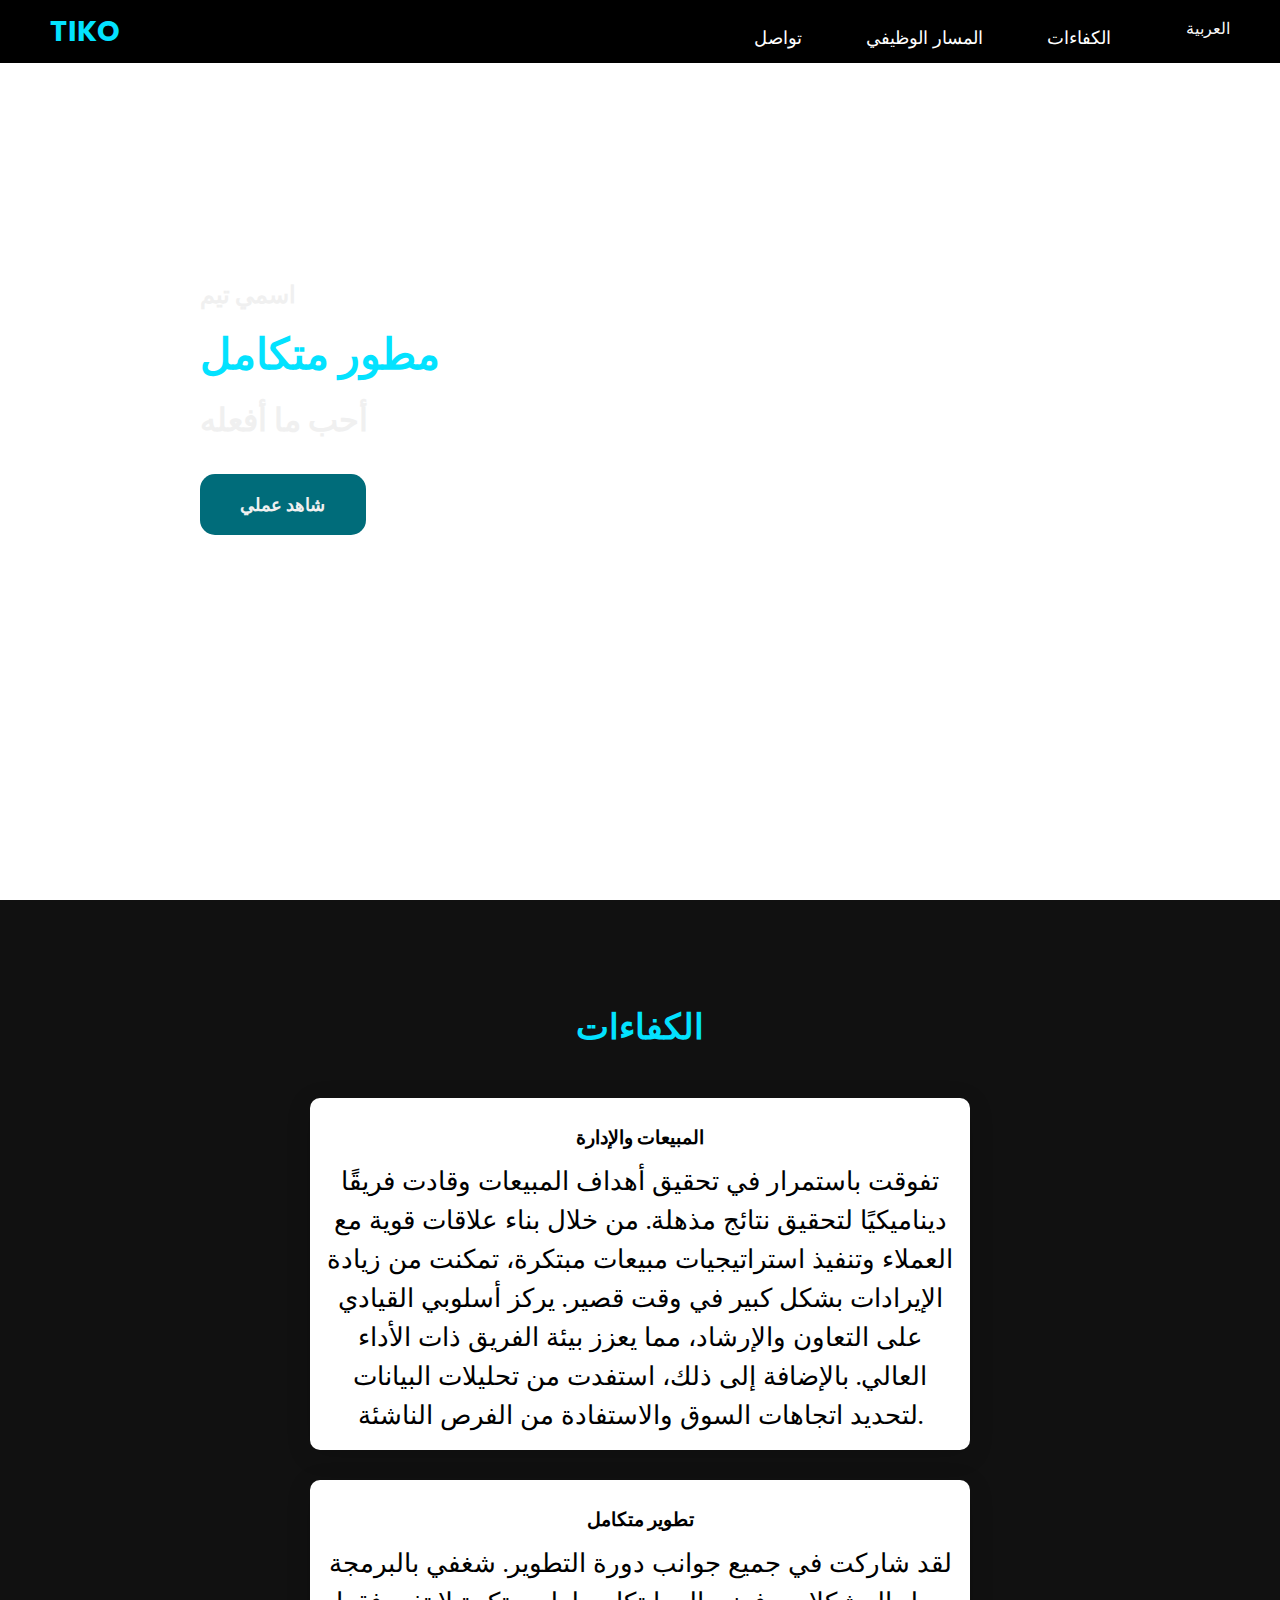
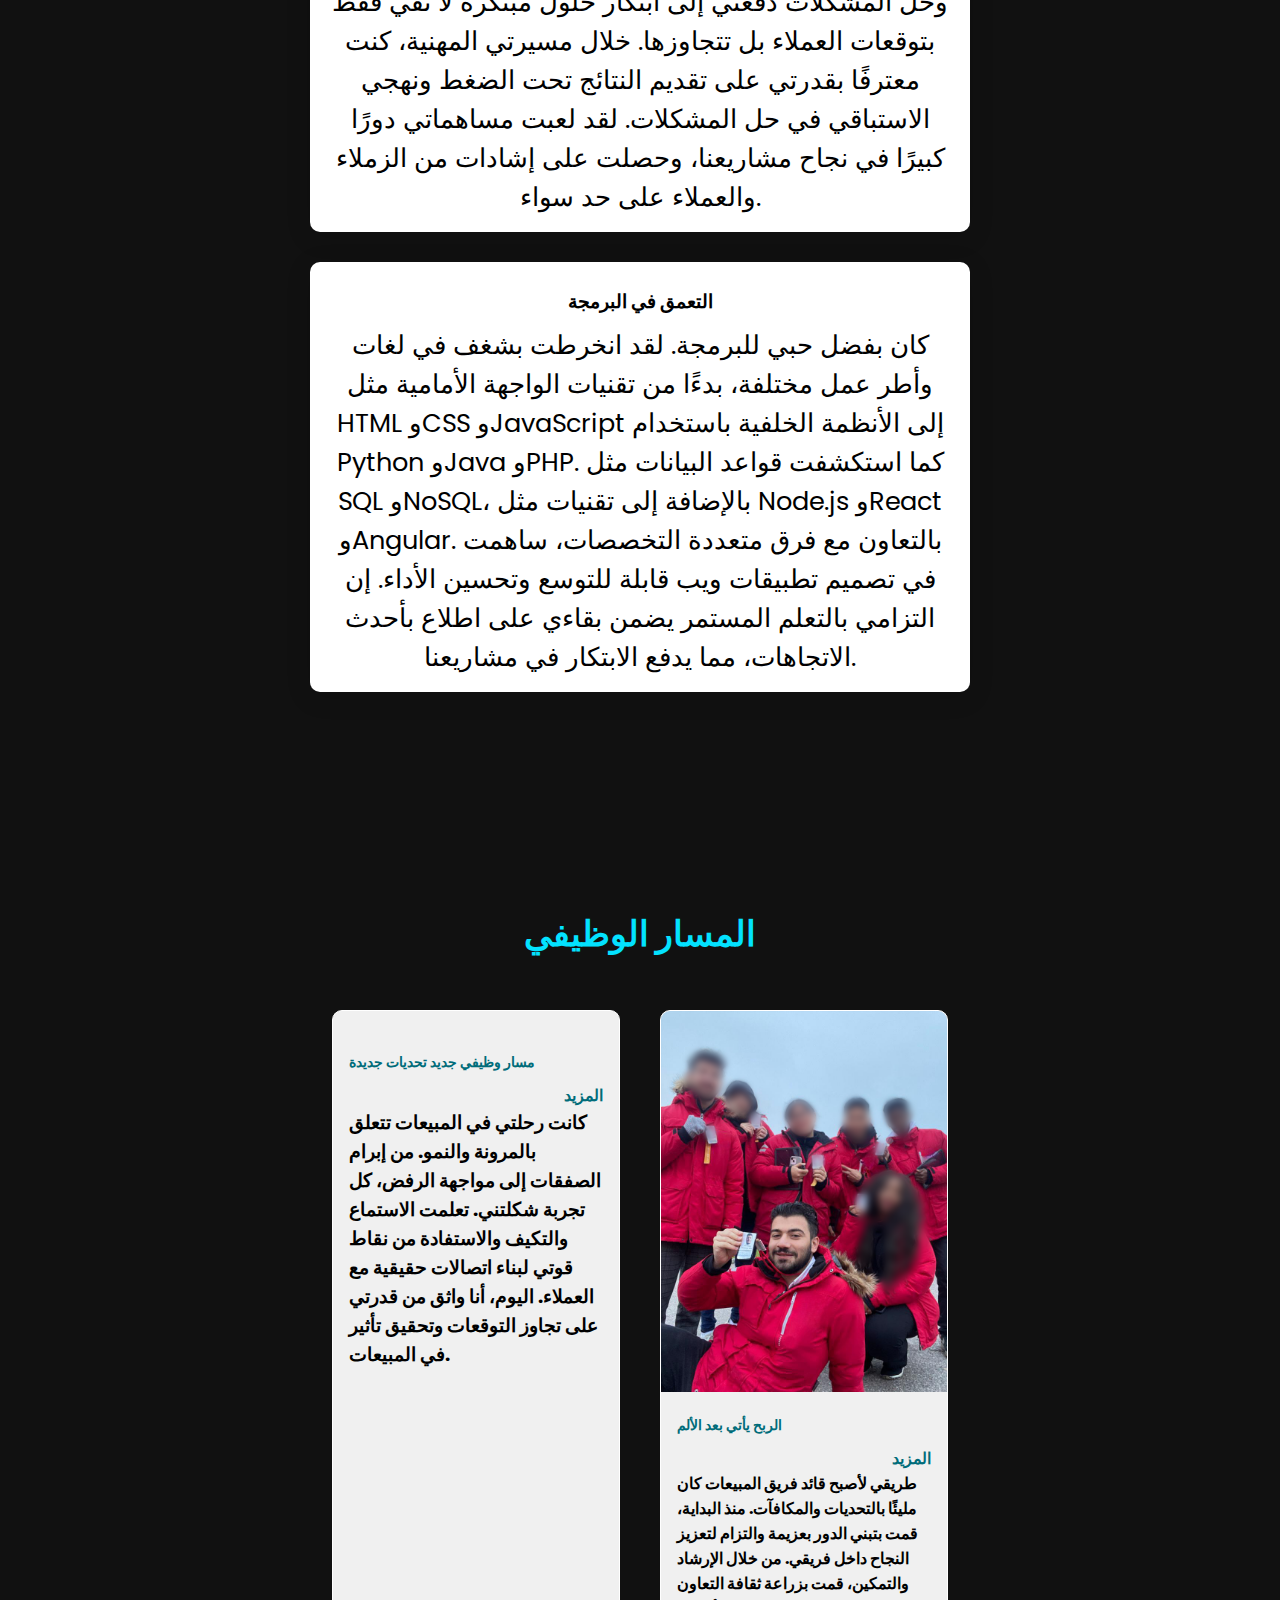
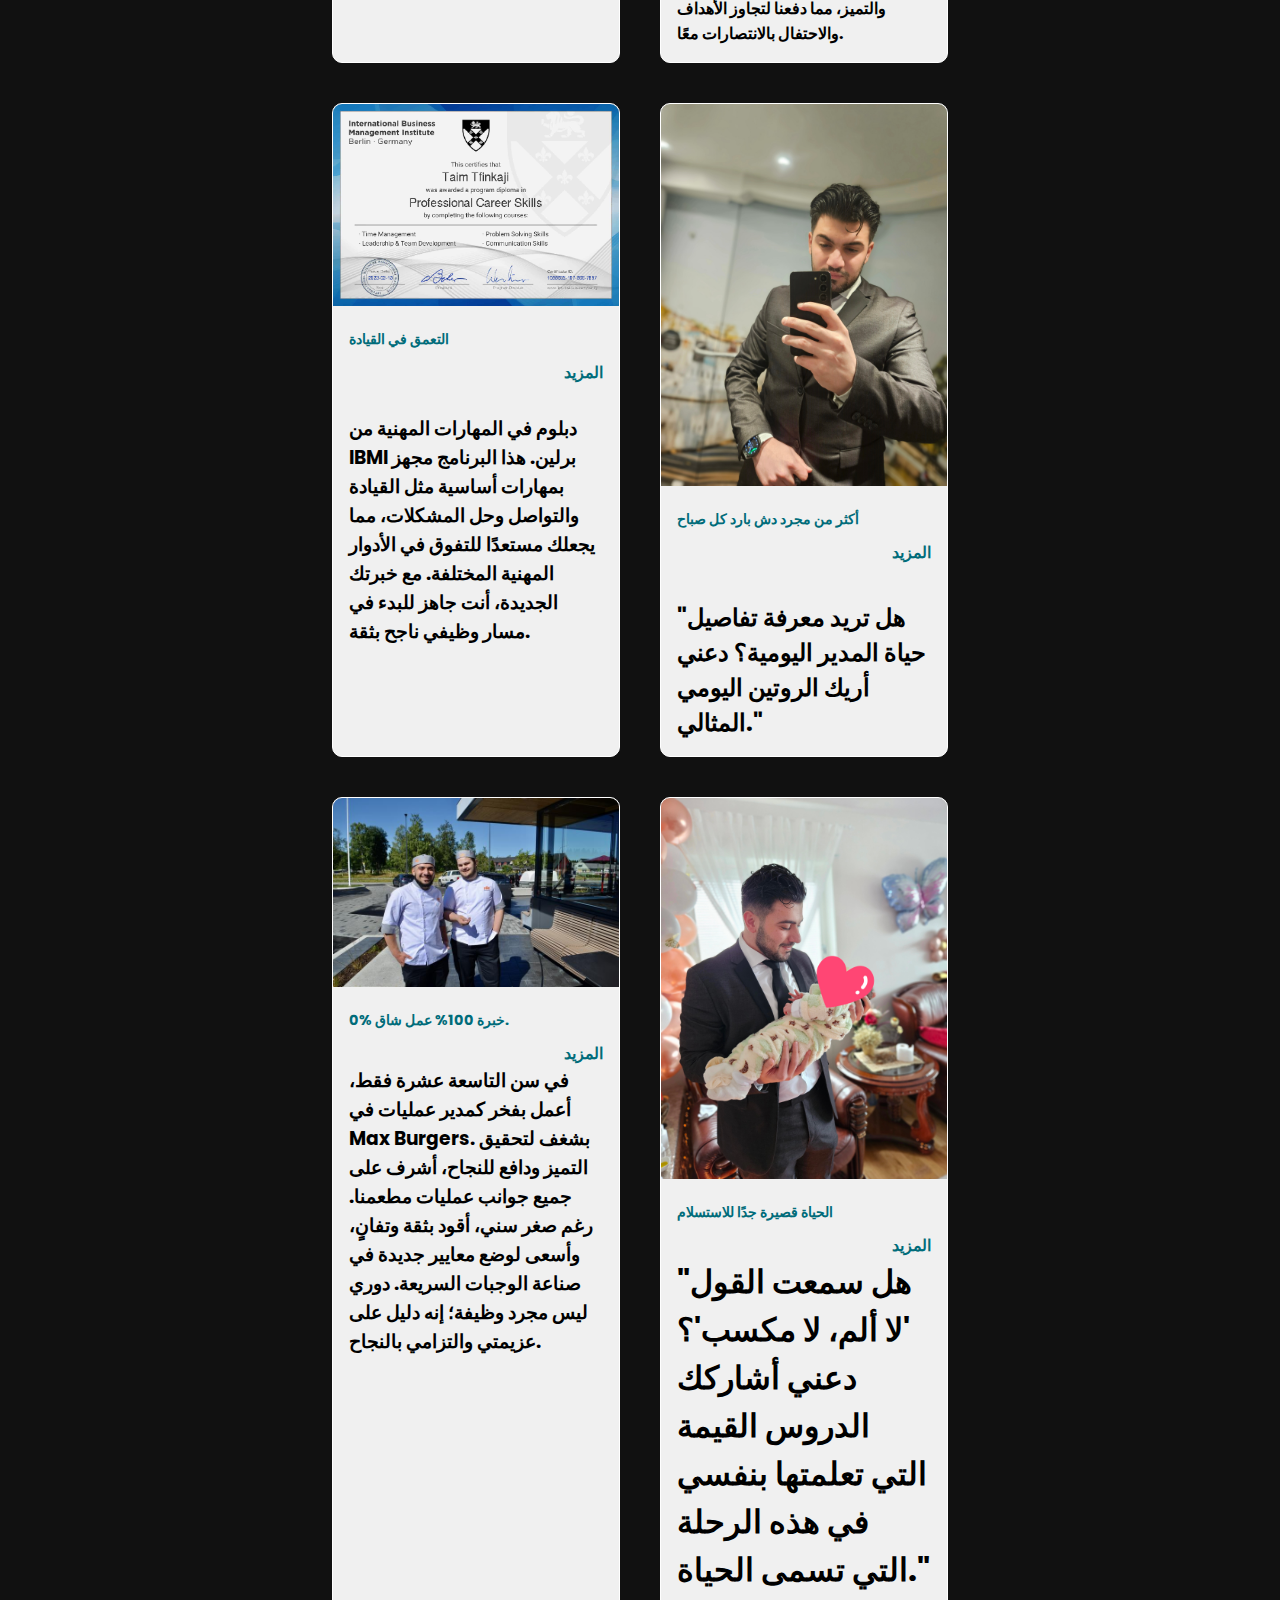
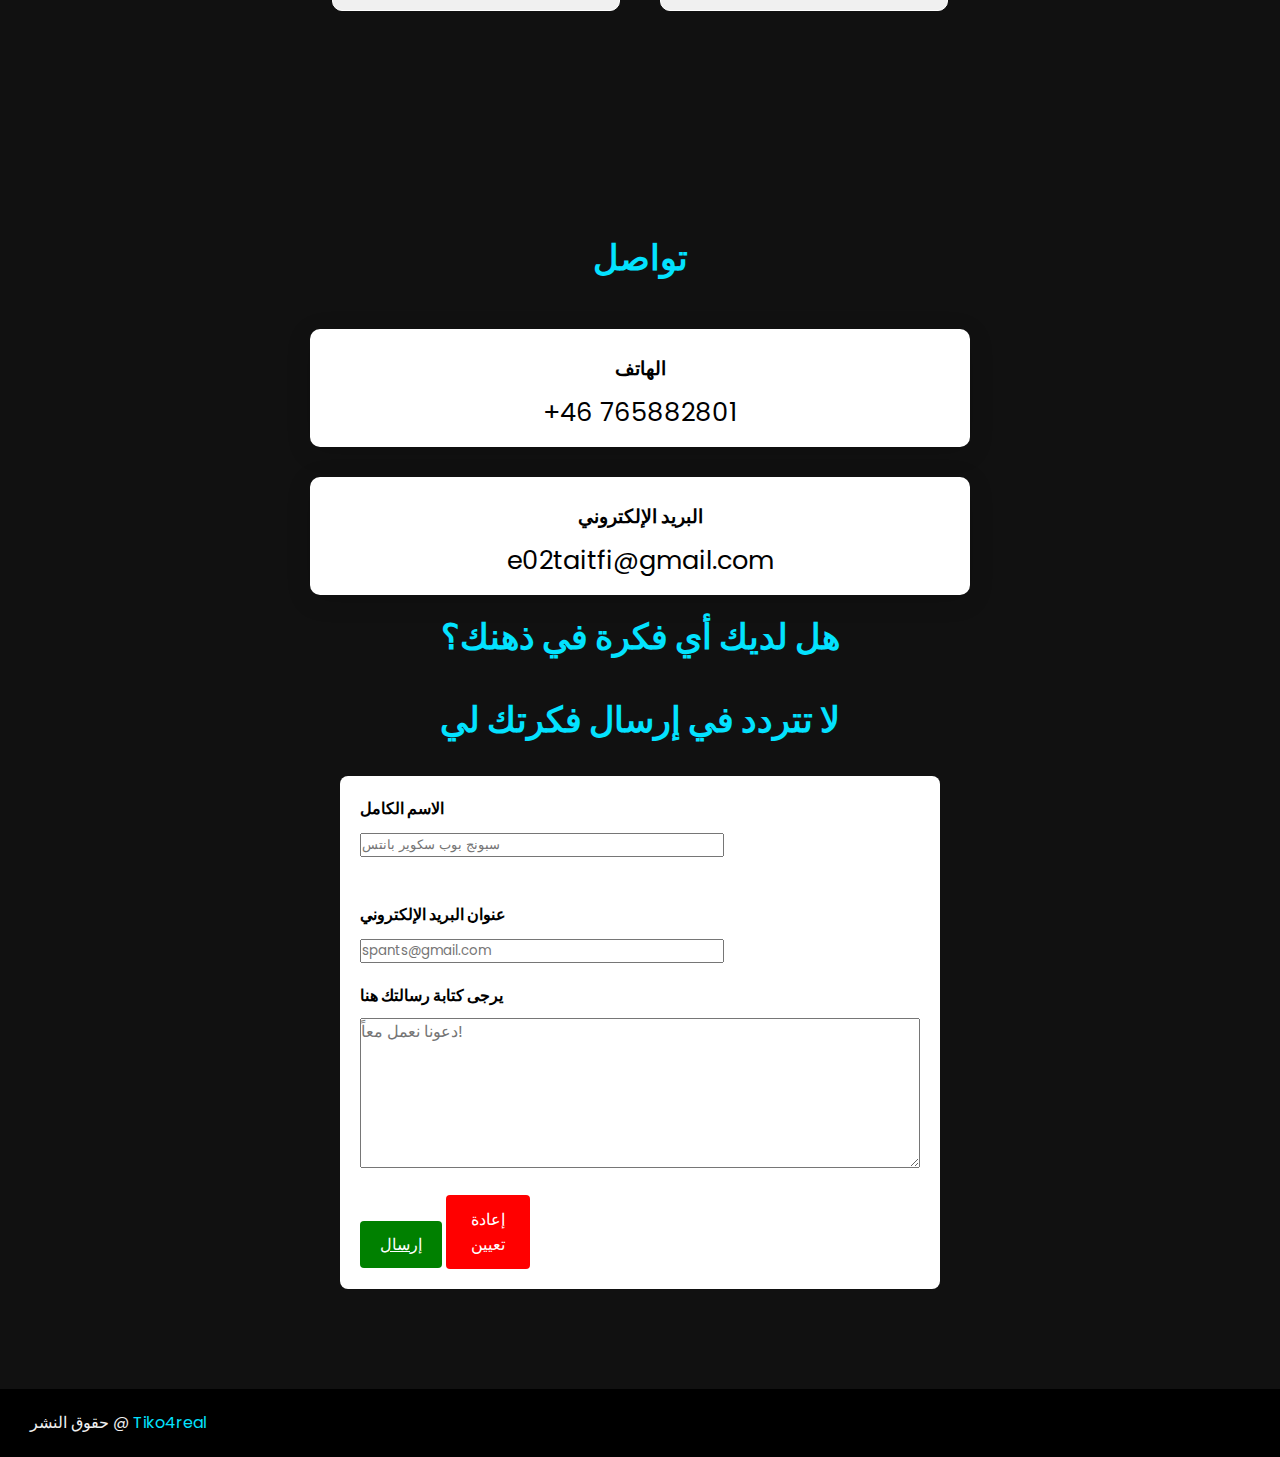
==== commit 8279ae97: "Code and style the thanks page, change submit button to link" ====
--- a/index-ar.html
+++ b/index-ar.html
@@ -47,9 +47,9 @@
             <h3>أحب ما أفعله</h3>
             <a href="#projects" class="main-btn">شاهد عملي</a>
             <div class="social-icons">
-                <a href="https://www.linkedin.com/in/taim-tfinkaji-8bbaa5227/"><i class="fa-brands fa-linkedin"></i></a>
-                <a href="https://github.com/Tiko4real"><i class="fa-brands fa-square-github"></i></a>
-                <a href="https://www.instagram.com/tiko4real/"><i class="fa-brands fa-instagram"></i></a>
+                <a href="https://www.linkedin.com/in/taim-tfinkaji-8bbaa5227/" target="_blank"><i class="fa-brands fa-linkedin"></i></a>
+                <a href="https://github.com/Tiko4real" target="_blank"><i class="fa-brands fa-square-github"></i></a>
+                <a href="https://www.instagram.com/tiko4real/" target="_blank"><i class="fa-brands fa-instagram"></i></a>
             </div>
     </section>
 
@@ -114,7 +114,7 @@
                         <span>
                         </span>
                         <a href="https://drive.google.com/file/d/10OanYnJgiCzY_pfavtHdUj28AwKkujs1/view?usp=sharing"
-                            class="more-details">المزيد</a>
+                            class="more-details" target="_blank">المزيد</a>
                     </strong>
                     <h3>كانت رحلتي في المبيعات تتعلق بالمرونة والنمو. من إبرام الصفقات إلى مواجهة الرفض، كل تجربة
                         شكلتني. تعلمت الاستماع والتكيف والاستفادة من نقاط قوتي لبناء اتصالات حقيقية مع العملاء.
@@ -131,7 +131,7 @@
                         <span>
                         </span>
                         <a href="https://drive.google.com/file/d/1gToyrG5zvx2lFEEq3hx8eDIXIQJni7fZ/view?usp=sharing"
-                            class="more-details">المزيد</a>
+                            class="more-details" target="_blank">المزيد</a>
                     </strong>
                     <h4>طريقي لأصبح قائد فريق المبيعات كان مليئًا بالتحديات والمكافآت. منذ البداية، قمت بتبني الدور
                         بعزيمة والتزام لتعزيز النجاح داخل فريقي. من خلال الإرشاد والتمكين، قمت بزراعة ثقافة التعاون
@@ -148,7 +148,7 @@
                         <span>
                         </span>
                         <a href="https://drive.google.com/drive/folders/1OCbxdskgWB_A5LrFsI8_pDNbXbkn-bJ9?usp=sharing"
-                            class="more-details">المزيد</a>
+                            class="more-details" target="_blank">المزيد</a>
                     </strong>
                     <h3><br>دبلوم في المهارات المهنية من IBMI برلين. هذا البرنامج مجهز بمهارات أساسية مثل القيادة
                         والتواصل وحل المشكلات، مما يجعلك مستعدًا للتفوق في الأدوار المهنية المختلفة. مع خبرتك الجديدة،
@@ -165,7 +165,7 @@
                         <span>
                         </span>
                         <a href="https://drive.google.com/file/d/1-gg3aRTP0q8ky70SEpl7KQYXMFwiqTOz/view"
-                            class="more-details">المزيد</a>
+                            class="more-details" target="_blank">المزيد</a>
                     </strong>
                     <h2><br>"هل تريد معرفة تفاصيل حياة المدير اليومية؟ دعني أريك الروتين اليومي المثالي."</h2>
                 </div>
@@ -181,7 +181,7 @@
 
                         </span>
                         <a href="https://drive.google.com/file/d/1jXPeG4wxp67ehDda86Rfao_l0LZgI1Fl/view?usp=sharing"
-                            class="more-details">المزيد</a>
+                            class="more-details" target="_blank">المزيد</a>
                     </strong>
                     <h3>في سن التاسعة عشرة فقط، أعمل بفخر كمدير عمليات في Max Burgers. بشغف لتحقيق التميز ودافع
                         للنجاح، أشرف على جميع جوانب عمليات مطعمنا. رغم صغر سني، أقود بثقة وتفانٍ، وأسعى لوضع معايير
@@ -200,7 +200,7 @@
 
                         </span>
                         <a href="https://drive.google.com/file/d/15O10tv84td_C3VNRObpOgS7EnoW03E5r/view?usp=sharing"
-                            class="more-details">المزيد</a>
+                            class="more-details" target="_blank">المزيد</a>
                     </strong>
                     <h1>
                         "هل سمعت القول 'لا ألم، لا مكسب'؟ دعني أشاركك الدروس القيمة التي تعلمتها بنفسي في هذه الرحلة
@@ -248,19 +248,19 @@
                 <label for="message">يرجى كتابة رسالتك هنا</label>
                 <textarea placeholder="دعونا نعمل معاً!" name="message" id="message" required></textarea>
             </div>
-            <button type="submit" id="submit">إرسال</button>
+            <a id="submit" href="thank.html">إرسال</a>
             <button type="reset" id="reset">إعادة تعيين</button>
         </form>
     </section>
     <footer class="footer">
         <p>حقوق النشر @ <span>Tiko4real</span></p>
         <div class="social-icons">
-            <a href="https://www.linkedin.com/in/taim-tfinkaji-8bbaa5227/"><i class="fa-brands fa-linkedin"></i></a>
-            <a href="https://github.com/Tiko4real"><i class="fa-brands fa-square-github"></i></a>
-            <a href="https://www.instagram.com/tiko4real/"><i class="fa-brands fa-instagram"></i></a>
+            <a href="https://www.linkedin.com/in/taim-tfinkaji-8bbaa5227/" target="_blank"><i class="fa-brands fa-linkedin"></i></a>
+            <a href="https://github.com/Tiko4real" target="_blank"><i class="fa-brands fa-square-github"></i></a>
+            <a href="https://www.instagram.com/tiko4real/" target="_blank"><i class="fa-brands fa-instagram"></i></a>
 
         </div>
     </footer>
 </body>
 
-</html>
+</html>--- a/assets/css/style.css
+++ b/assets/css/style.css
@@ -357,7 +357,7 @@
     border-radius: 4px;
     cursor: pointer;
     font-size: 16px;
-    width: 100%;
+    width: 15%;
 }
 
 .lang-menu {
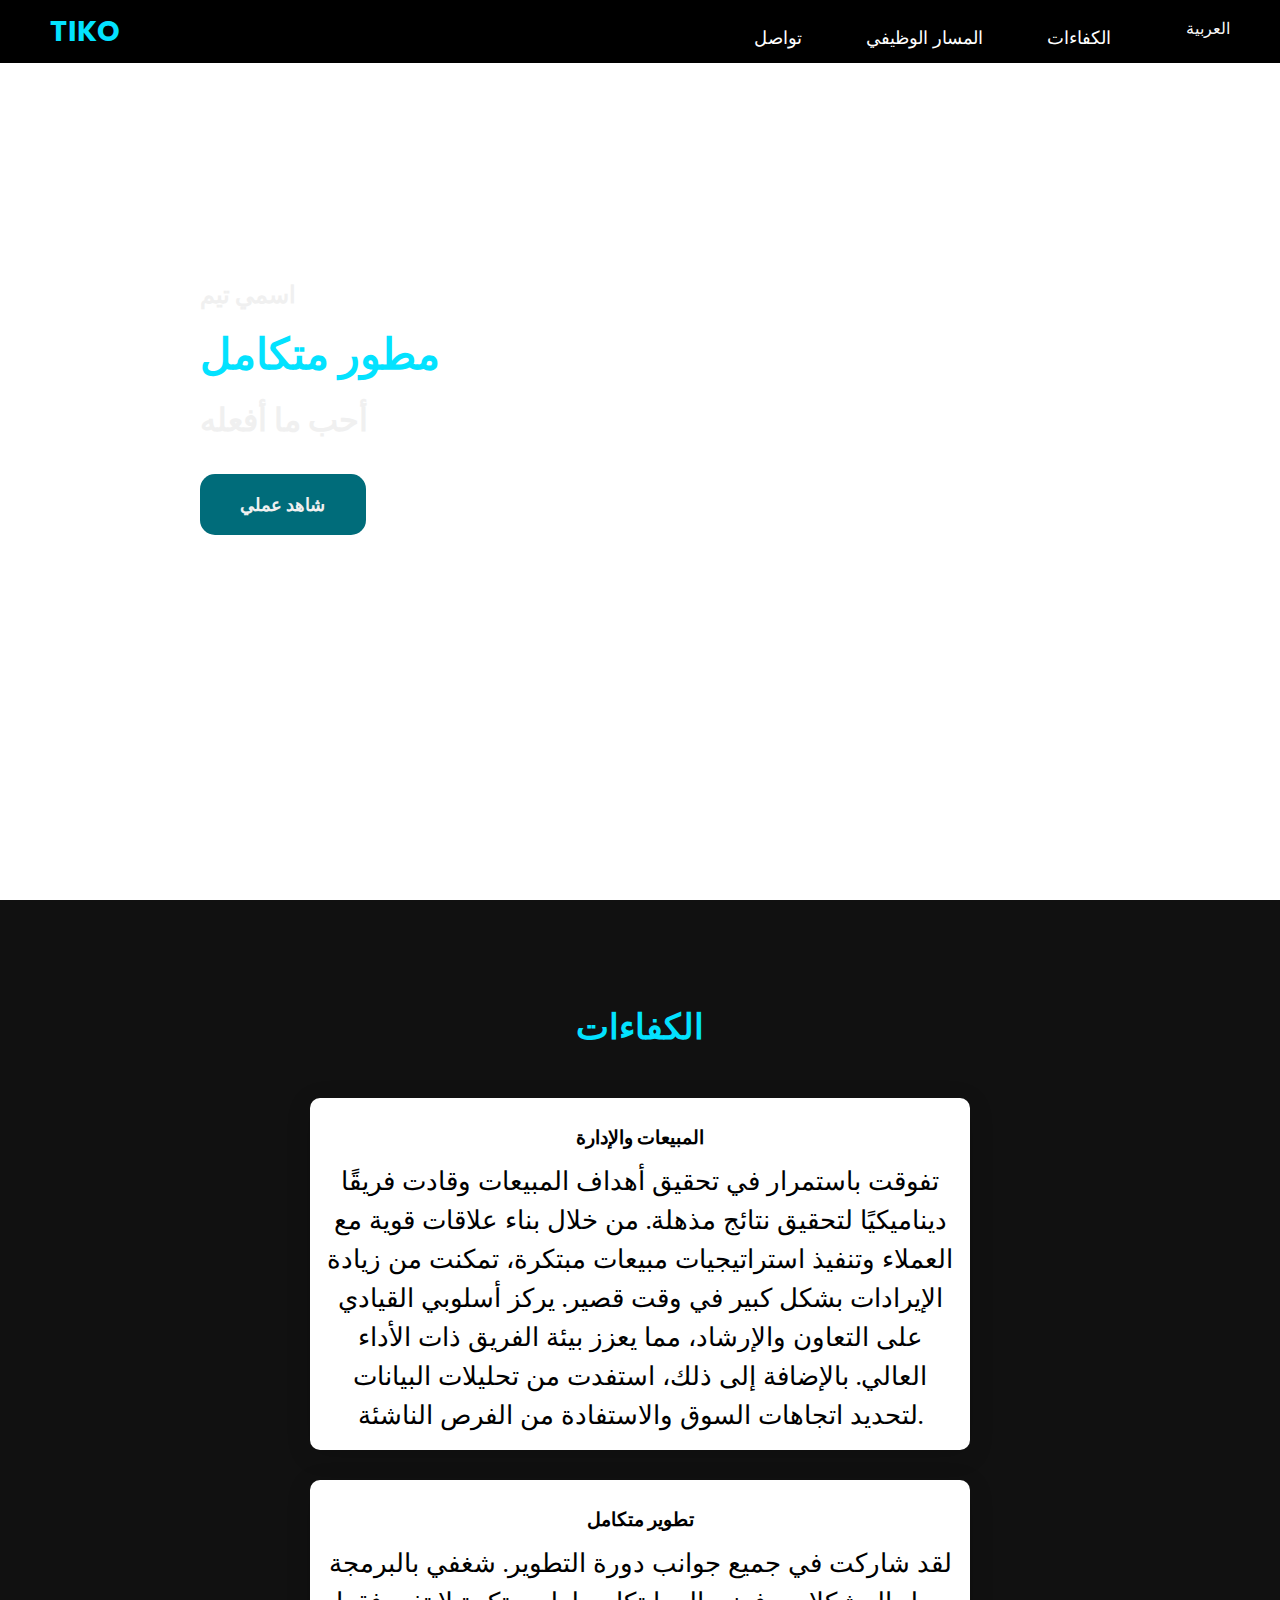
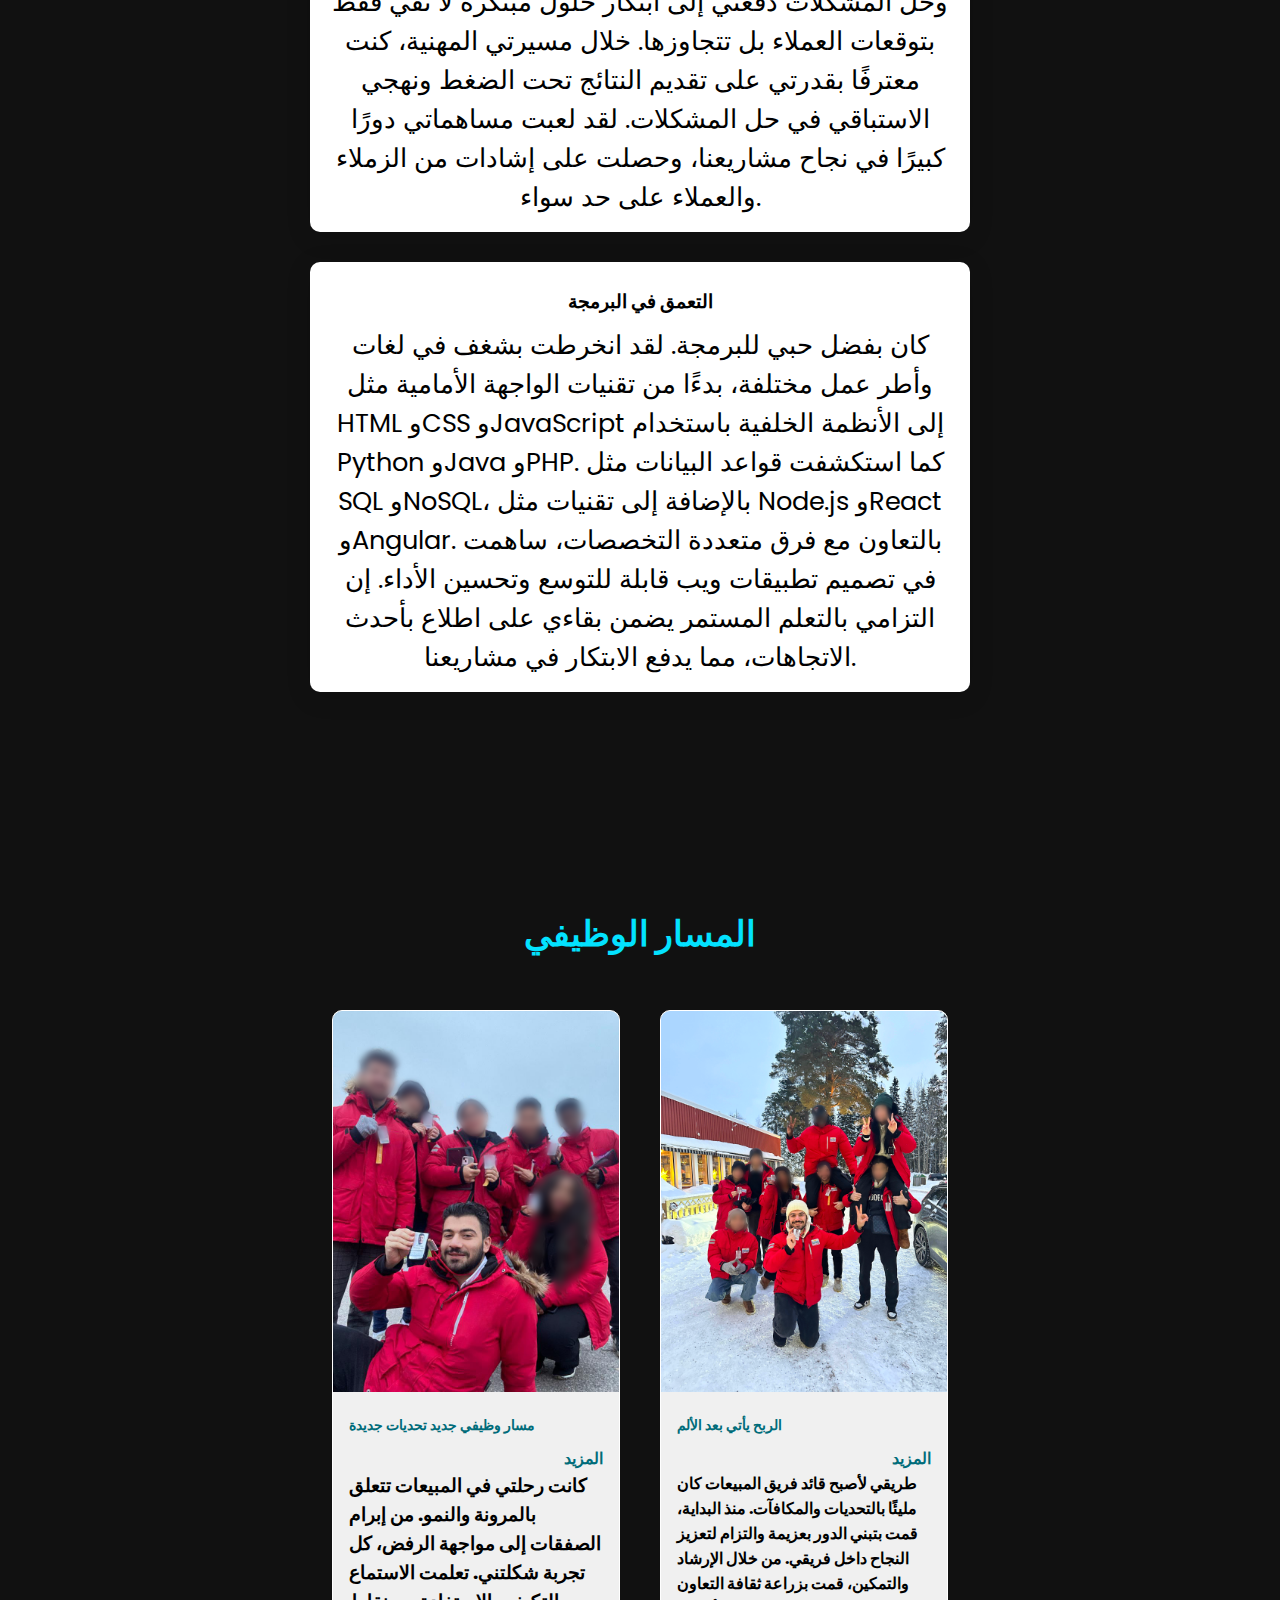
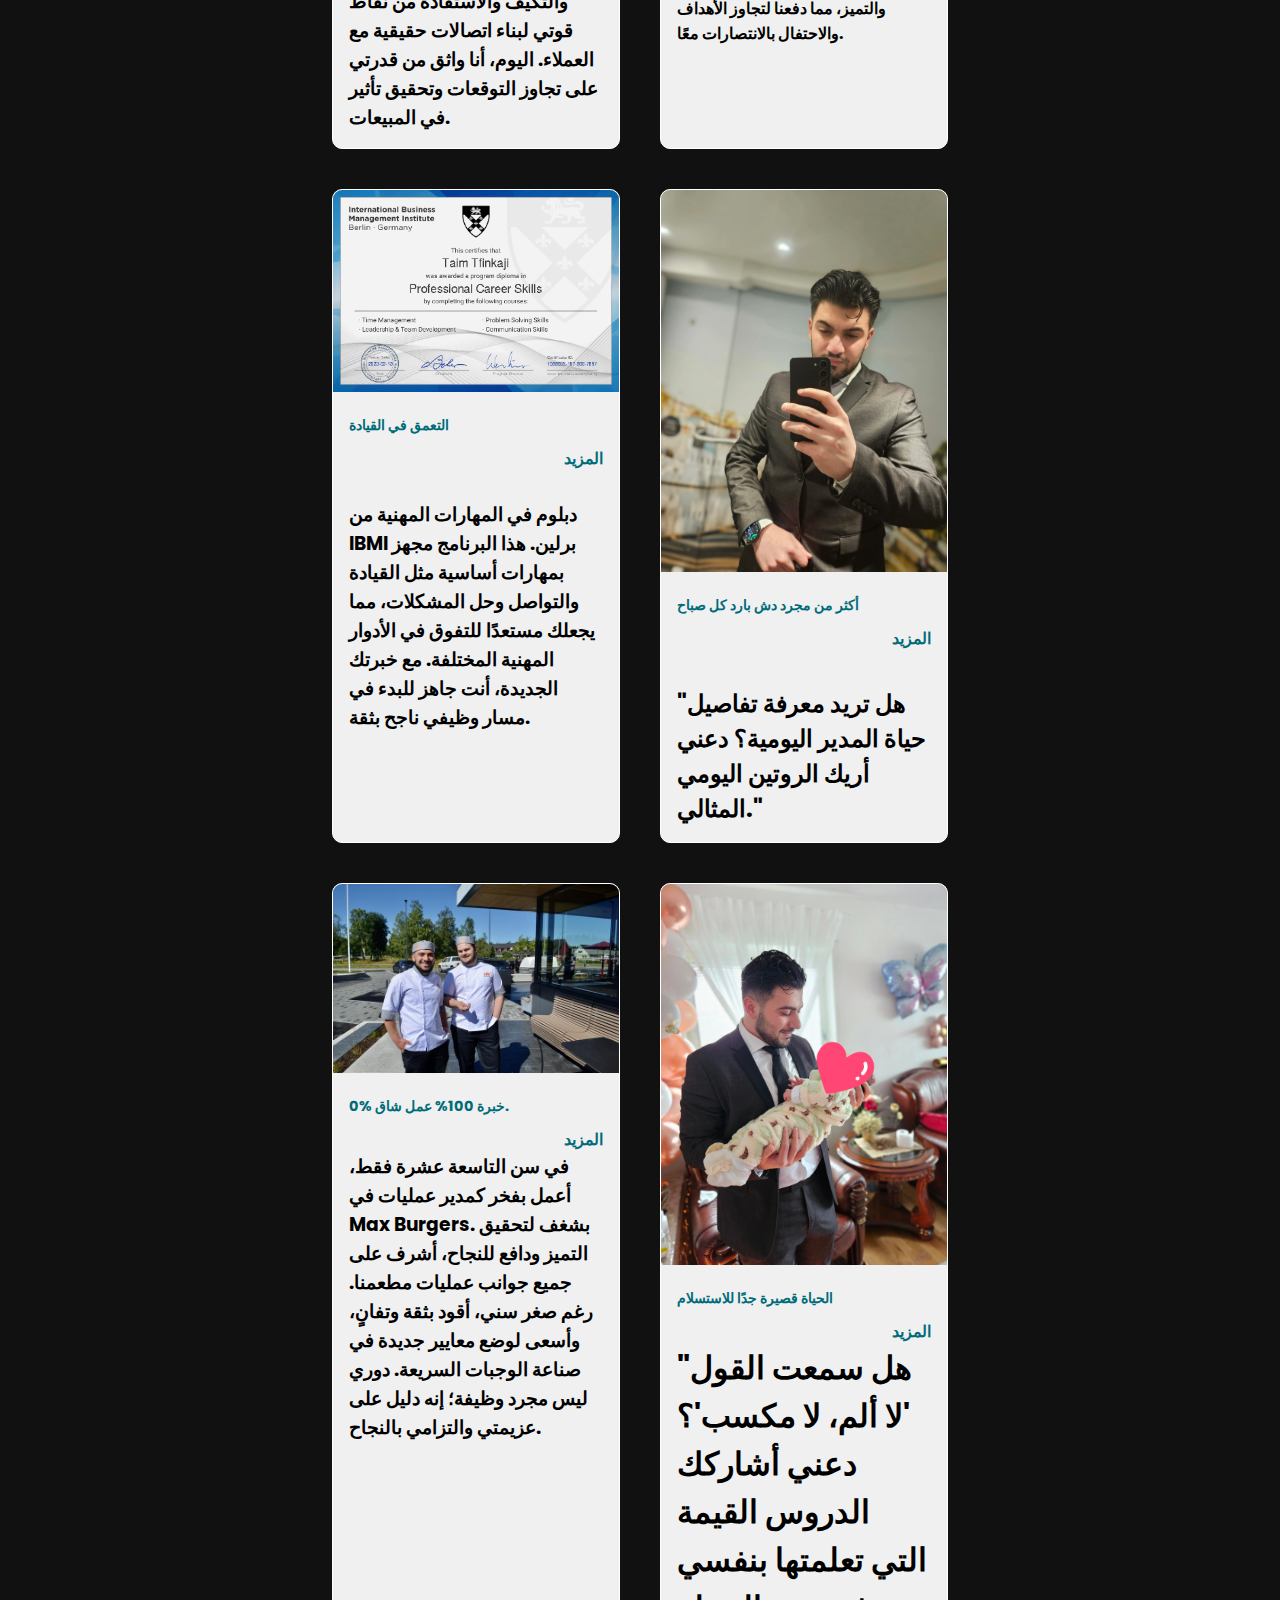
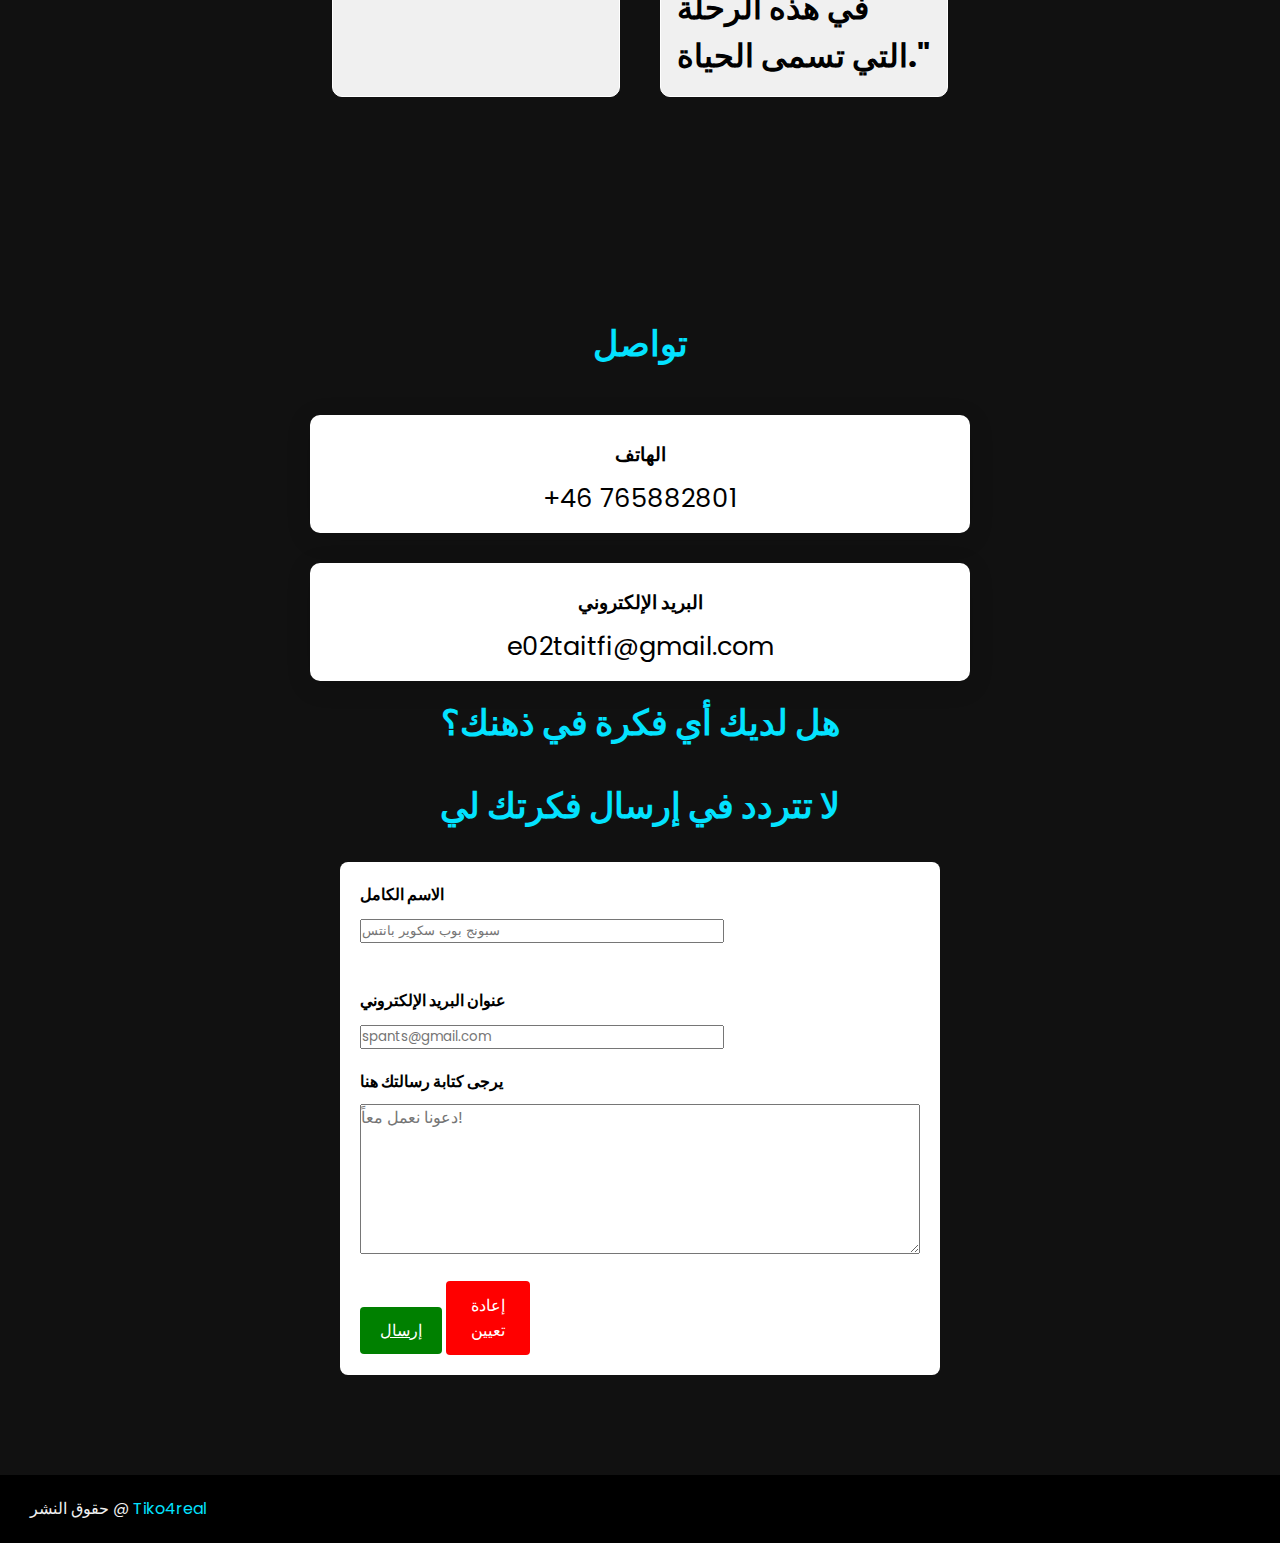
==== commit cda326e1: "Change names of img and add alt to img" ====
--- a/index-ar.html
+++ b/index-ar.html
@@ -106,7 +106,7 @@
         <div class="content">
             <div class="projects-card">
                 <div class="projects-img">
-                    <img src="" alt="">
+                    <img src="images/salesmen-2.png" alt="Salesmen taking picture">
                 </div>
                 <div class="project-info">
                     <p class="project-category"><strong>مسار وظيفي جديد تحديات جديدة</strong></p>
@@ -123,7 +123,7 @@
             </div>
             <div class="projects-card">
                 <div class="projects-img">
-                    <img src="images/work2.png" alt="">
+                    <img src="images/salesman-victory.jpg" alt="Salesmen celebrating victory">
                 </div>
                 <div class="project-info">
                     <p class="project-category"><strong>الربح يأتي بعد الألم</strong></p>
@@ -138,9 +138,9 @@
                         والتميز، مما دفعنا لتجاوز الأهداف والاحتفال بالانتصارات معًا.</h4>
                 </div>
             </div>
-            <div class="projects-card work3">
-                <div class="projects-img">
-                    <img src="images/work3.png" alt="">
+            <div class="projects-card">
+                <div class="projects-img">
+                    <img src="images/diploma.png" alt="Picture of diploma">
                 </div>
                 <div class="project-info">
                     <p class="project-category"><strong>التعمق في القيادة</strong></p>
@@ -157,7 +157,7 @@
             </div>
             <div class="projects-card">
                 <div class="projects-img">
-                    <img src="images/work4.jpg">
+                    <img src="images/mirror-pic.jpg" alt="A man taking picture in front of mirror">
                 </div>
                 <div class="project-info">
                     <p class="project-category"><strong>أكثر من مجرد دش بارد كل صباح</strong></p>
@@ -172,7 +172,7 @@
             </div>
             <div class="projects-card">
                 <div class="projects-img">
-                    <img src="images/work5.jpeg">
+                    <img src="images/Max-manager.jpeg" alt="Operations manager of MAX">
                 </div>
                 <div class="project-info">
                     <p class="project-category"> <strong>0% خبرة 100% عمل شاق.</strong></p>
@@ -191,7 +191,7 @@
             </div>
             <div class="projects-card">
                 <div class="projects-img">
-                    <img src="images/work6.jpg">
+                    <img src="images/happy-birthday.jpg" alt="A man holding new born child">
                 </div>
                 <div class="project-info">
                     <p class="project-category"><strong>الحياة قصيرة جدًا للاستسلام</strong></p>
@@ -234,7 +234,7 @@
         </div>
         <h2 class="title">هل لديك أي فكرة في ذهنك؟</h2>
         <p class="title">لا تتردد في إرسال فكرتك لي</p>
-        <form action="" method="post">
+        <form action="" method="get">
             <div class="form-group">
                 <label for="fullname">الاسم الكامل</label>
                 <input type="text" placeholder="سبونج بوب سكوير بانتس" name="fullname" id="fullname" required>
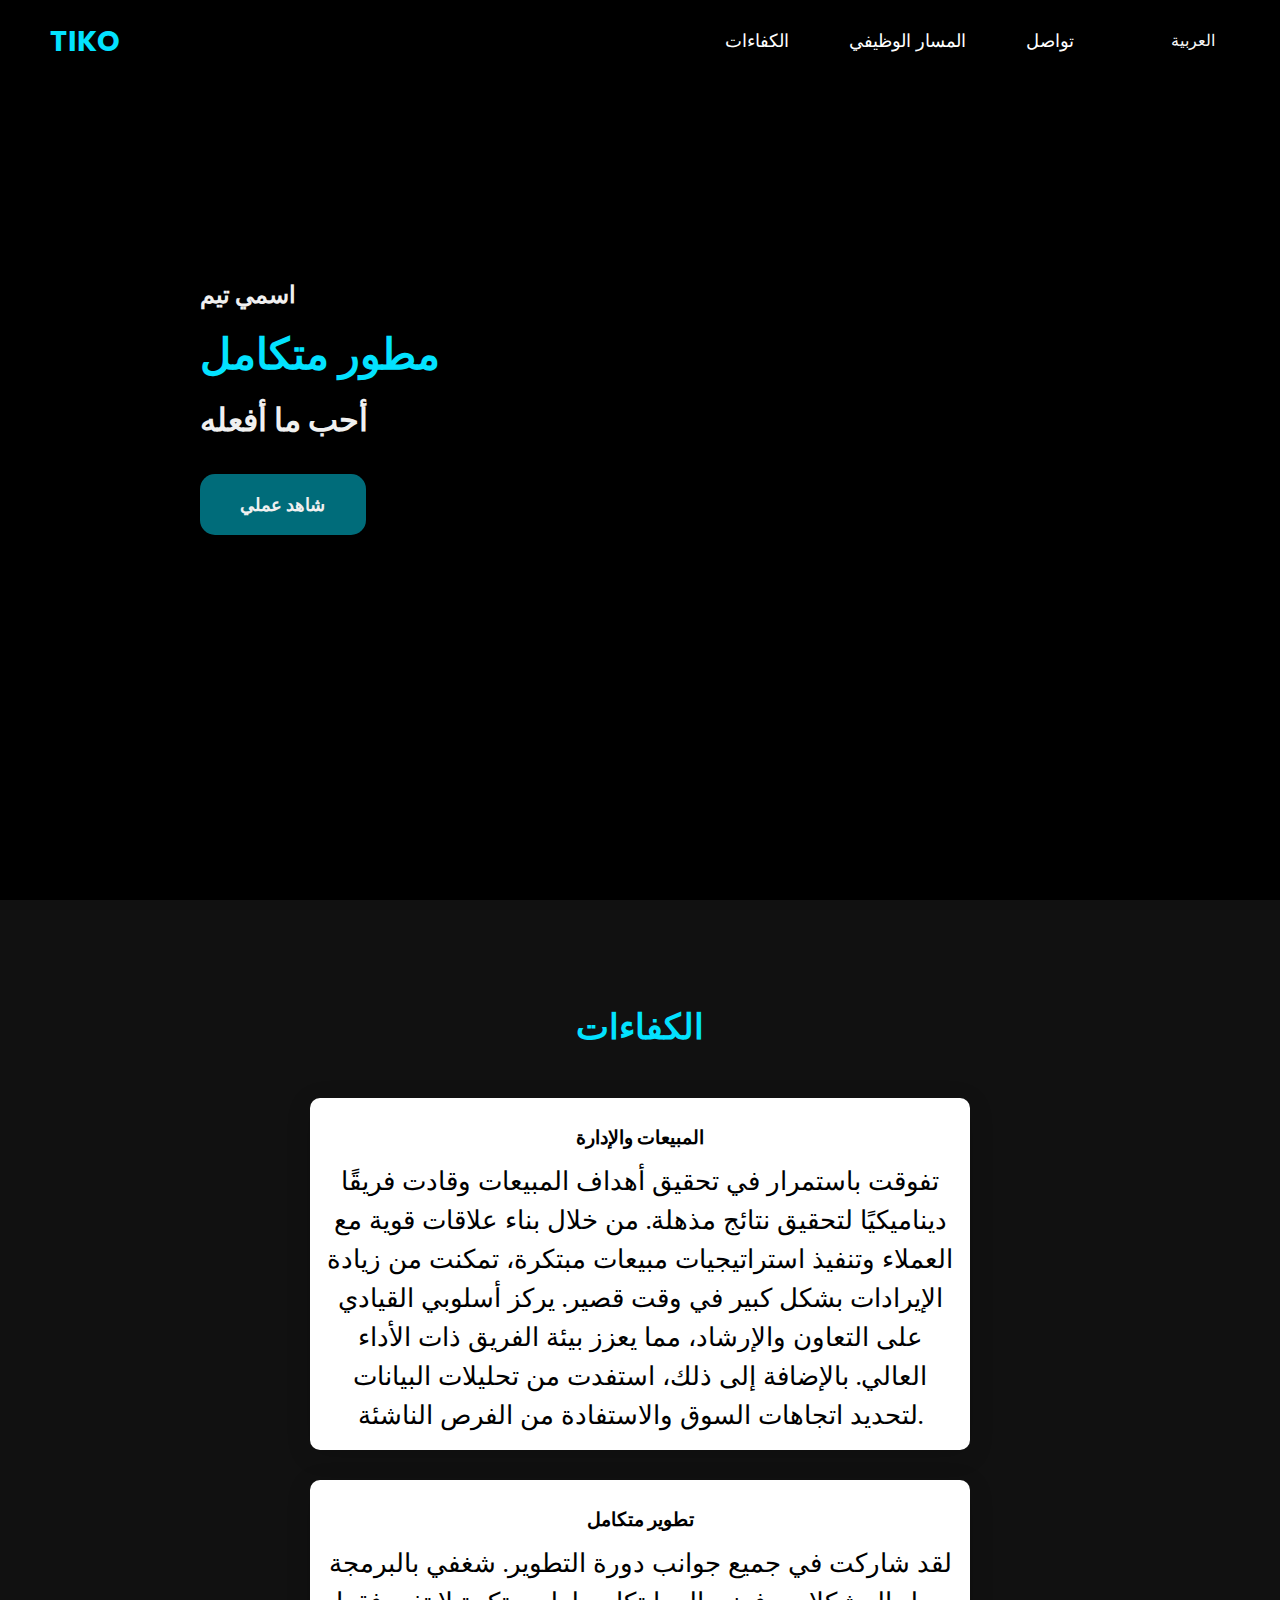
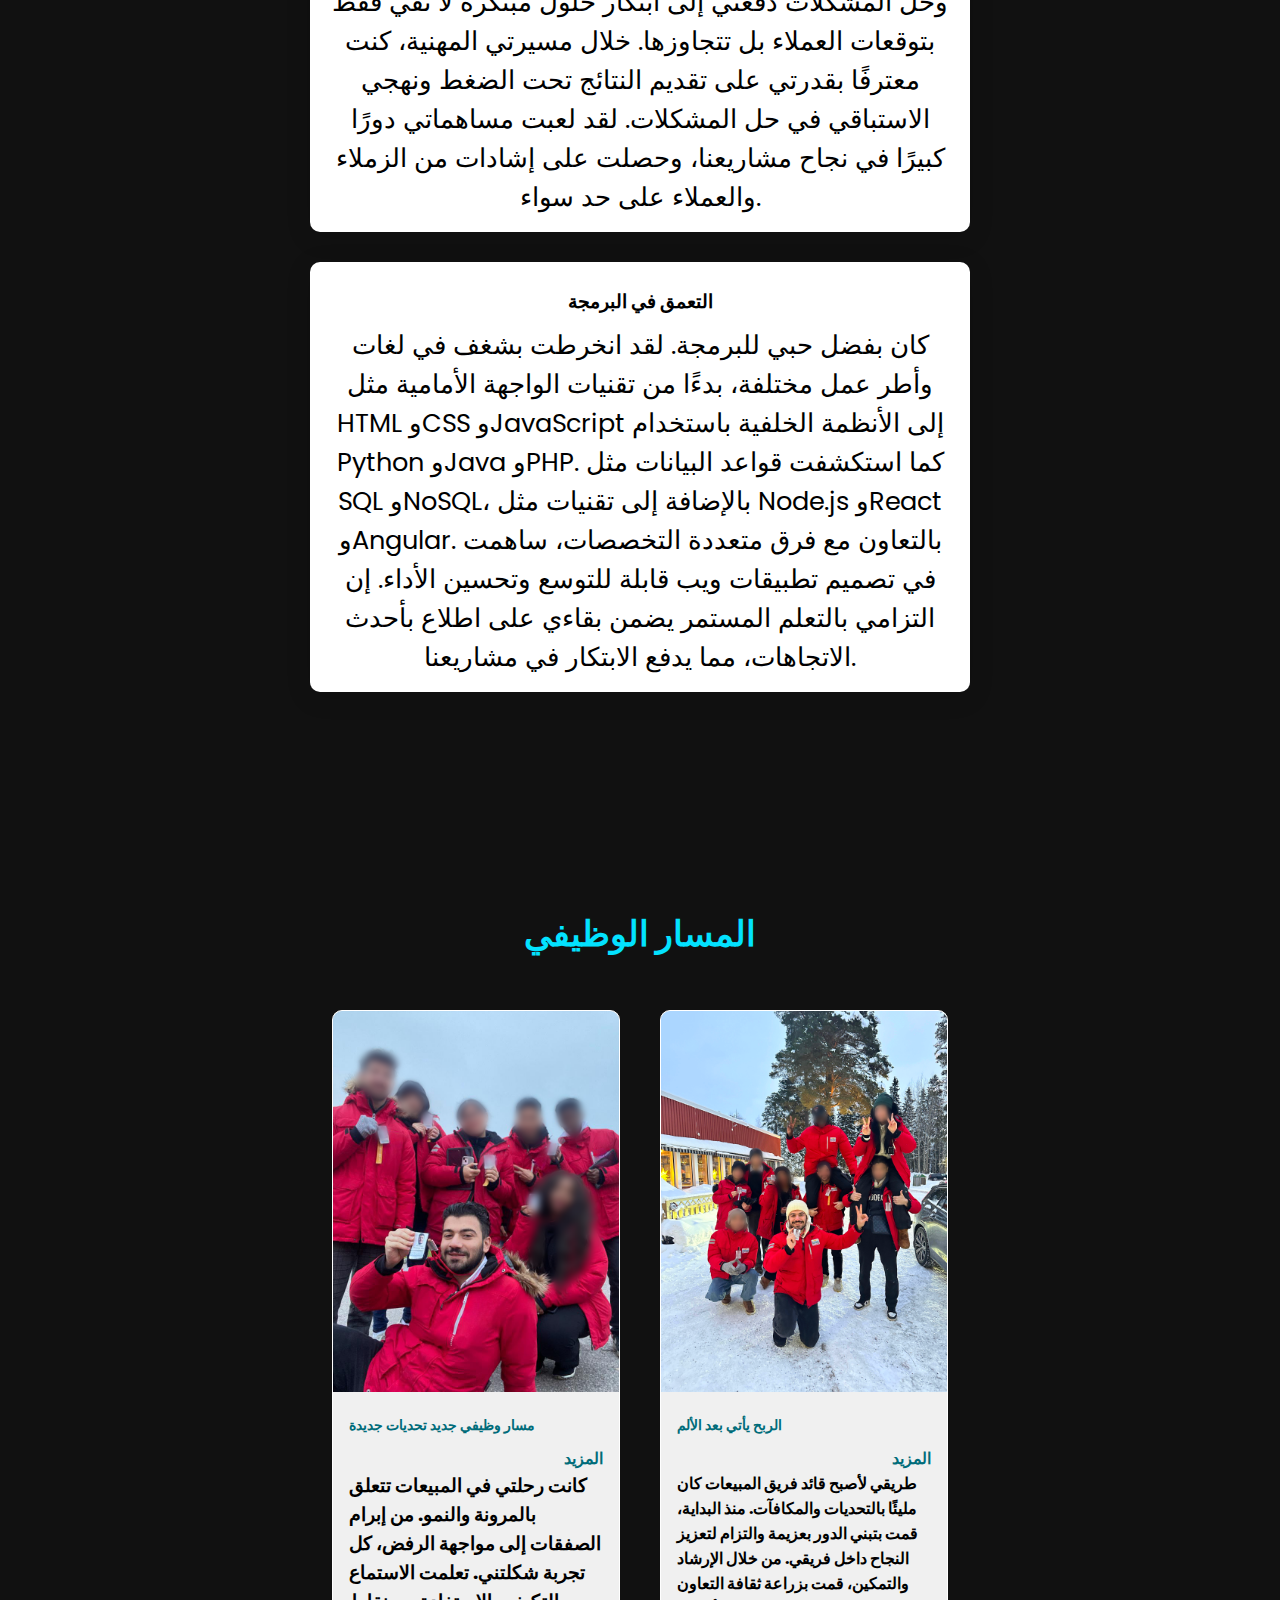
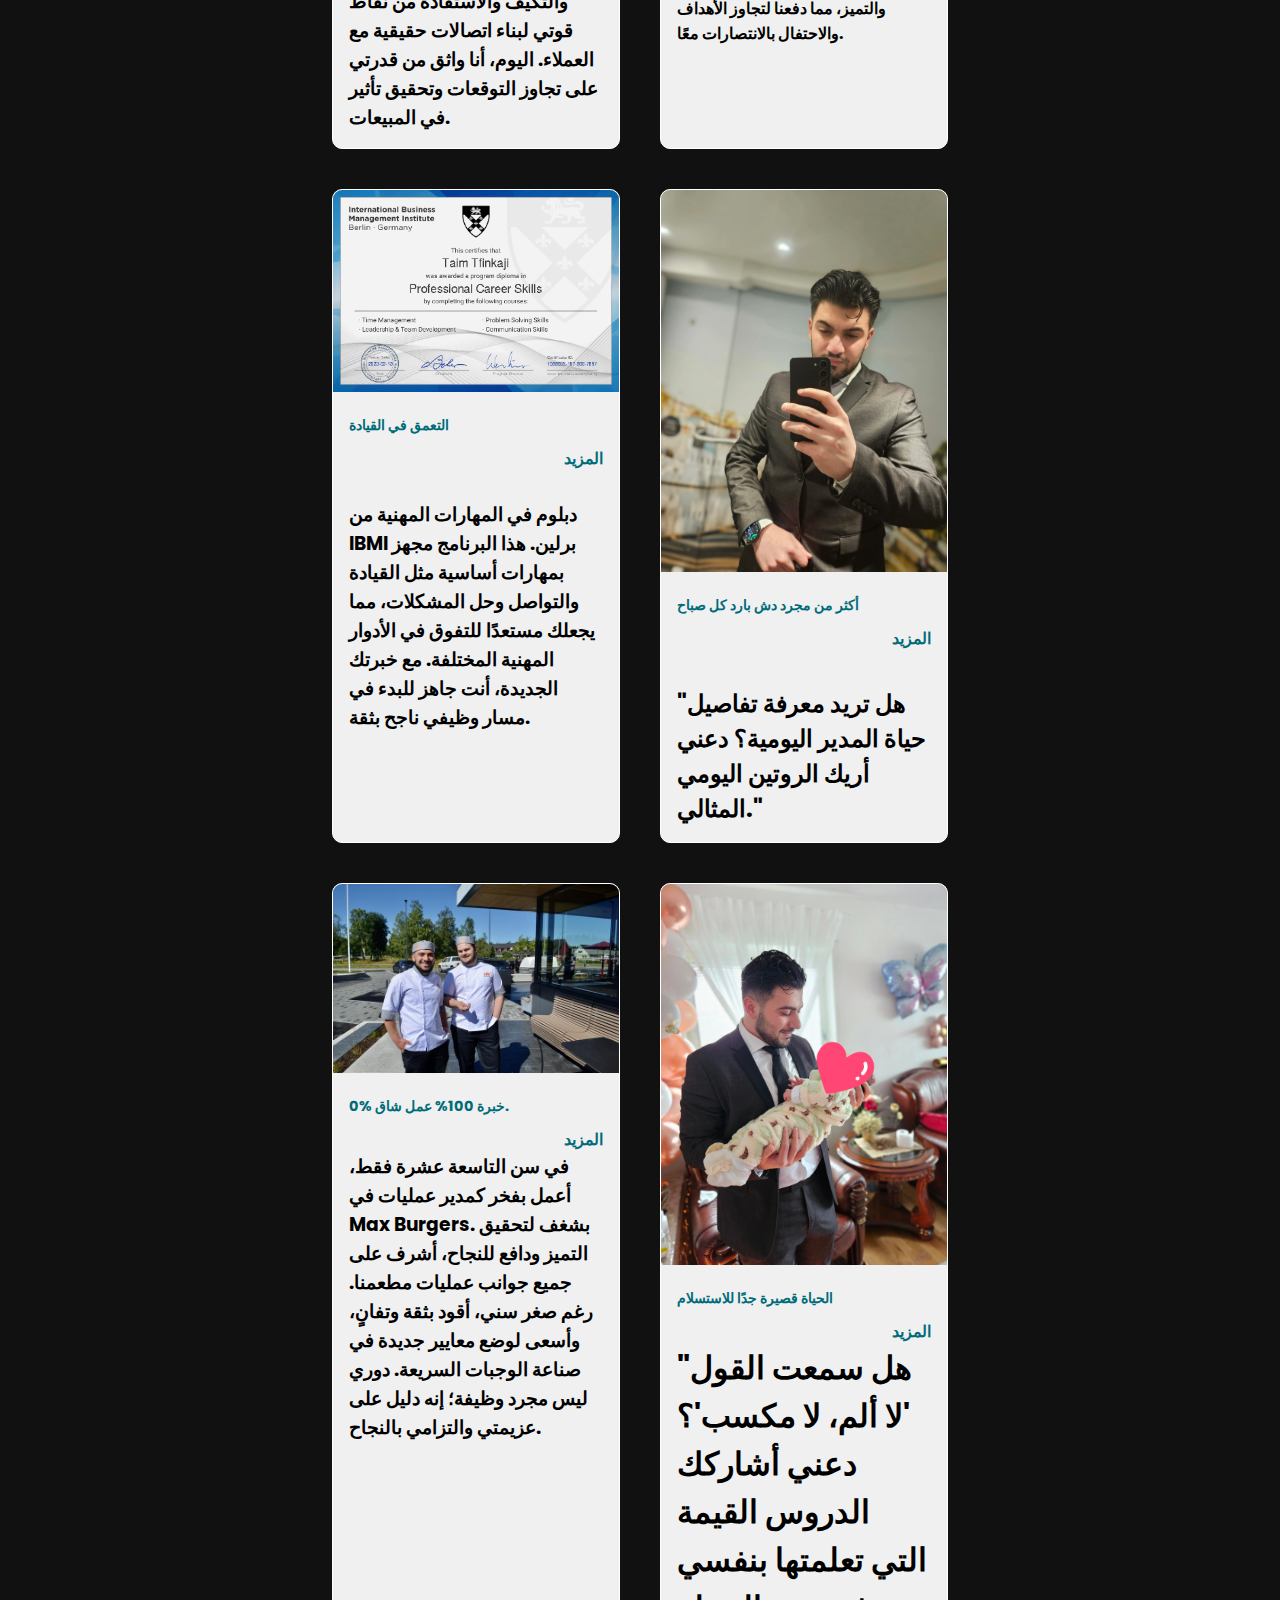
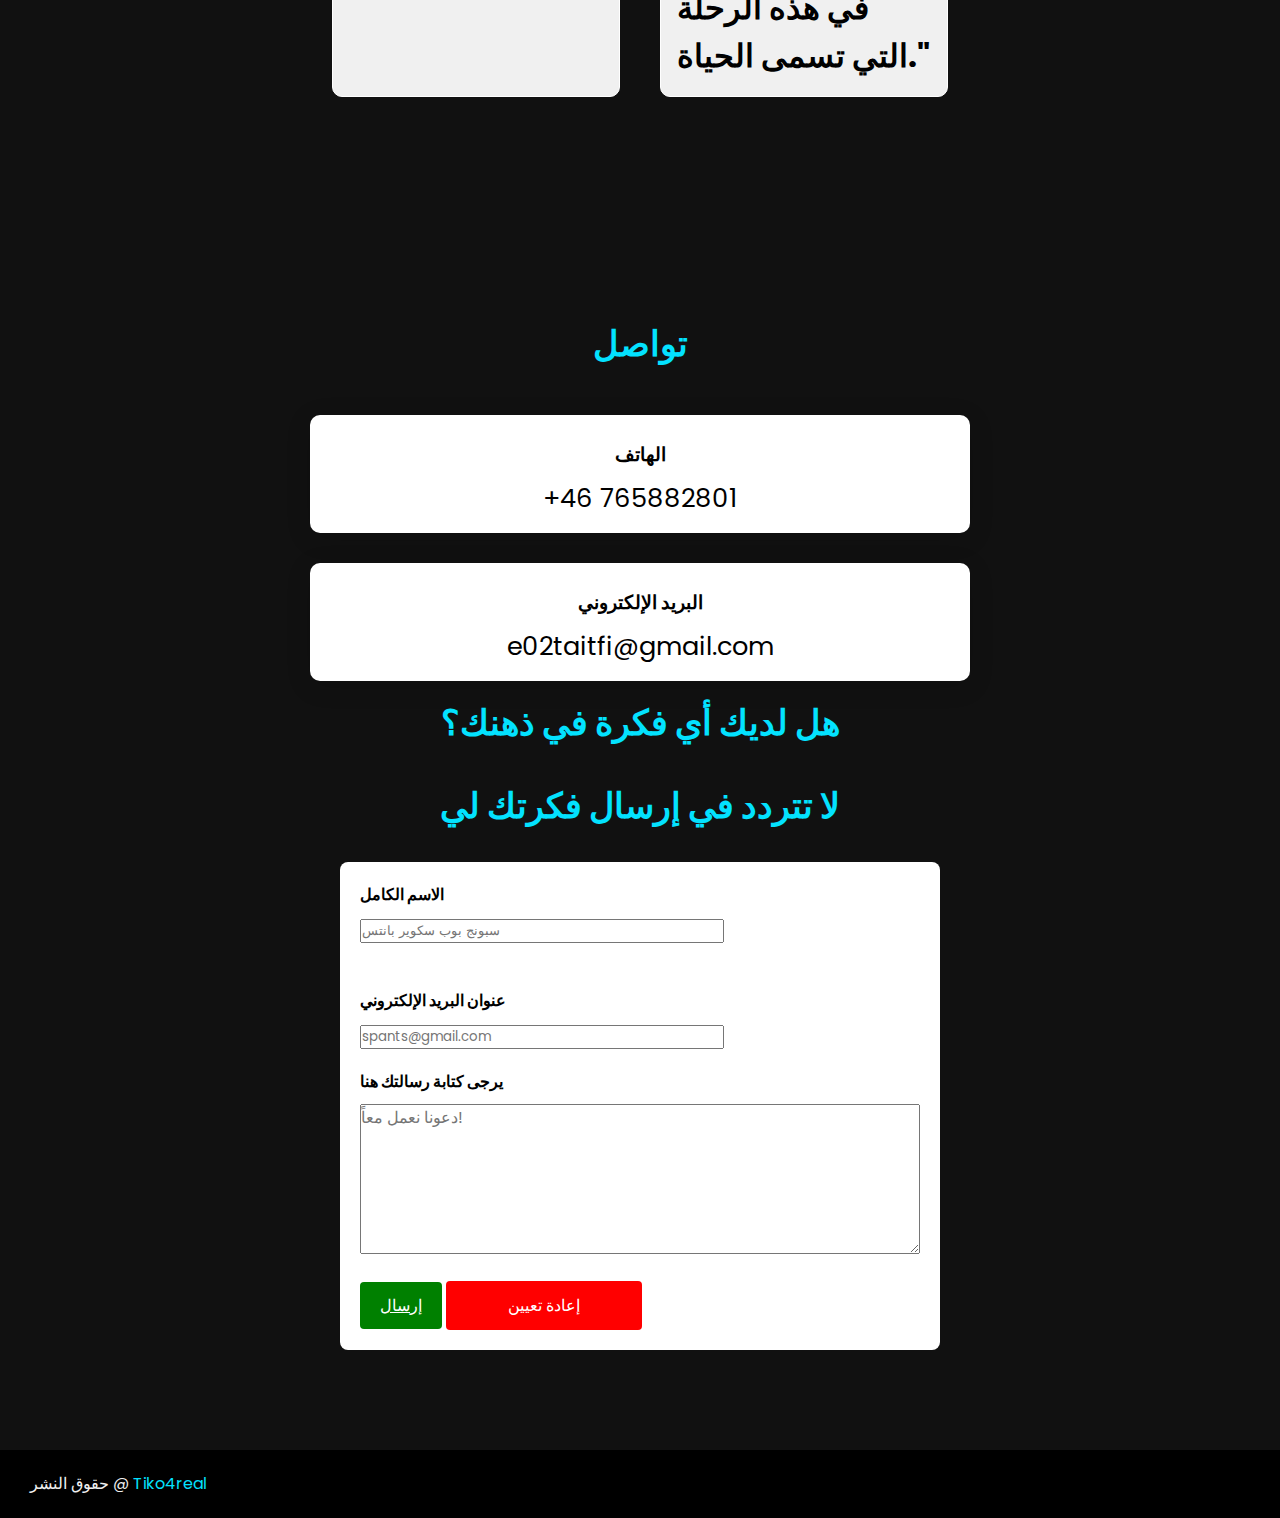
==== commit 5a892ccc: "Move images folder to assets" ====
--- a/index-ar.html
+++ b/index-ar.html
@@ -106,7 +106,7 @@
         <div class="content">
             <div class="projects-card">
                 <div class="projects-img">
-                    <img src="images/salesmen-2.png" alt="Salesmen taking picture">
+                    <img src="assets/images/salesmen-2.png" alt="Salesmen taking picture">
                 </div>
                 <div class="project-info">
                     <p class="project-category"><strong>مسار وظيفي جديد تحديات جديدة</strong></p>
@@ -123,7 +123,7 @@
             </div>
             <div class="projects-card">
                 <div class="projects-img">
-                    <img src="images/salesman-victory.jpg" alt="Salesmen celebrating victory">
+                    <img src="assets/images/salesman-victory.jpg" alt="Salesmen celebrating victory">
                 </div>
                 <div class="project-info">
                     <p class="project-category"><strong>الربح يأتي بعد الألم</strong></p>
@@ -140,7 +140,7 @@
             </div>
             <div class="projects-card">
                 <div class="projects-img">
-                    <img src="images/diploma.png" alt="Picture of diploma">
+                    <img src="assets/images/diploma.png" alt="Picture of diploma">
                 </div>
                 <div class="project-info">
                     <p class="project-category"><strong>التعمق في القيادة</strong></p>
@@ -157,7 +157,7 @@
             </div>
             <div class="projects-card">
                 <div class="projects-img">
-                    <img src="images/mirror-pic.jpg" alt="A man taking picture in front of mirror">
+                    <img src="assets/images/mirror-pic.jpg" alt="A man taking picture in front of mirror">
                 </div>
                 <div class="project-info">
                     <p class="project-category"><strong>أكثر من مجرد دش بارد كل صباح</strong></p>
@@ -172,7 +172,7 @@
             </div>
             <div class="projects-card">
                 <div class="projects-img">
-                    <img src="images/Max-manager.jpeg" alt="Operations manager of MAX">
+                    <img src="assets/images/Max-manager.jpeg" alt="Operations manager of MAX">
                 </div>
                 <div class="project-info">
                     <p class="project-category"> <strong>0% خبرة 100% عمل شاق.</strong></p>
@@ -191,7 +191,7 @@
             </div>
             <div class="projects-card">
                 <div class="projects-img">
-                    <img src="images/happy-birthday.jpg" alt="A man holding new born child">
+                    <img src="assets/images/happy-birthday.jpg" alt="A man holding new born child">
                 </div>
                 <div class="project-info">
                     <p class="project-category"><strong>الحياة قصيرة جدًا للاستسلام</strong></p>
--- a/assets/css/style.css
+++ b/assets/css/style.css
@@ -31,8 +31,13 @@
     text-decoration: none;
     font-size: 1.1em;
     font-weight: 500;
-    padding-left: 30px;
-    margin: 15px;
+    padding: 15px 30px;
+    margin: 0;
+}
+
+.navigation {
+    display: flex;
+    align-items: center
 }
 
 .navigation a:hover {
@@ -49,7 +54,8 @@
     min-height: 100vh;
     display: flex;
     align-items: center;
-    background: url(file:///C:/Users/oppar/Desktop/FIRST%20PROJECT/images/dark-background.png);
+    background-color: #000000;
+    background-size: cover;
     background-size: cover;
     background-position: center;
     background-attachment: fixed;
@@ -244,12 +250,8 @@
         padding: 12px 20px;
     }
 
-    .navigation {
-        flex-direction: column;
-    }
-
     .navigation a {
-        padding: 7px 0
+        padding: 7px 5px
     }
 
     .title {
@@ -280,6 +282,110 @@
     .social-icons a {
         padding-right: 25px;
     }
+
+}
+
+
+@media (max-width:575px) {
+    header {
+        padding: 0px 5px;
+        margin: 0px;
+    }
+
+.navigation a {
+    padding: 0;
+    font-size: 0.5em;
+    margin: 0px 6px;
+}
+
+.selected-lang {
+    font-size: 0.5em;
+}
+
+.logo {
+    font-size: 0.7em;
+    padding: 0;
+}
+
+.content .info p {
+    font-size: 0.8em;
+
+}
+
+.card:hover {
+    transform:none;
+}
+
+.projects-card:hover {
+    transform: none;
+}
+
+
+.main h2 span {
+    font-size: 1.3em;
+}
+
+.main h2 {
+    font-size: 0.7em;
+}
+
+.main h3 {
+    font-size: 1.1em;
+}
+
+.main-btn {
+    font-size: 0.6em;
+}
+
+.social-icons a {
+    
+    font-size: 1.5em;
+    
+}
+
+.main-btn:hover {
+    transform:none;
+}
+
+
+}
+
+@media (max-width:335px) {
+
+.projects-card {
+    border: none;
+    min-height: 10em;
+    width: 13em;
+    font-size: 0.7em;
+}
+.main h2 span {
+    font-size: 1.2em;
+}
+
+.main h2 {
+    font-size: 0.5em;
+}
+
+.main h3 {
+    font-size: 0.7em;
+}
+
+.info h3 {
+   
+    font-size: 0.8em;
+    font-weight: 700;
+    margin: 2px;
+}
+
+.main-btn {
+    font-size: 0.5em;
+}
+
+.social-icons a {
+    
+    font-size: 1.2em;
+    
+}
 
 }
 
@@ -357,7 +463,7 @@
     border-radius: 4px;
     cursor: pointer;
     font-size: 16px;
-    width: 15%;
+    width: 35%;
 }
 
 .lang-menu {
@@ -365,21 +471,25 @@
     display: inline-block;
 }
 
+
+
 .selected-lang {
     cursor: pointer;
     display: flex;
-    justify-content: space-between;
     align-items: center;
-    width: 100px;
+    padding-left: 10px;
+    margin: 15px;
     color: #f8f8f8;
-}
+    line-height: 1.1em;
+}
+
 
 .selected-lang:before {
     content: "";
     display: block;
     width: 32px;
     height: 32px;
-    
+
     background-size: cover;
     margin-right: 10px;
 }
